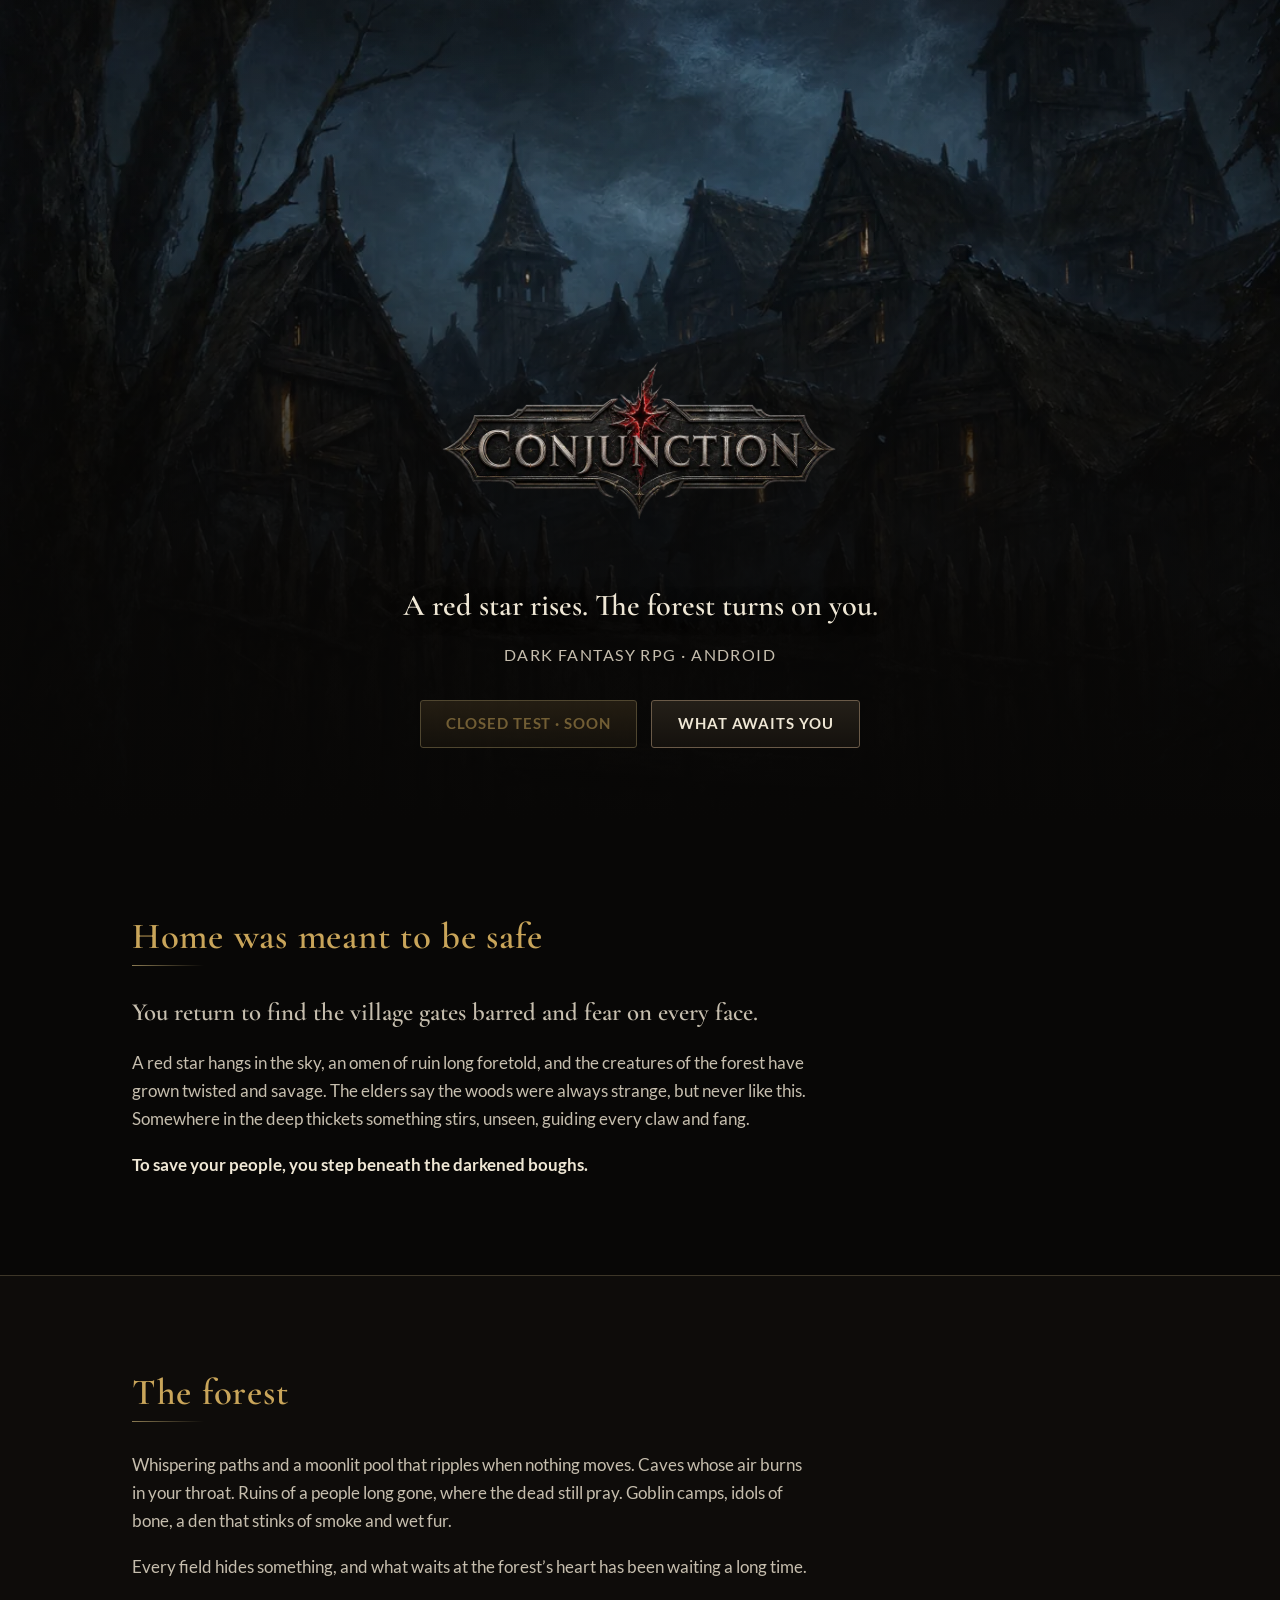
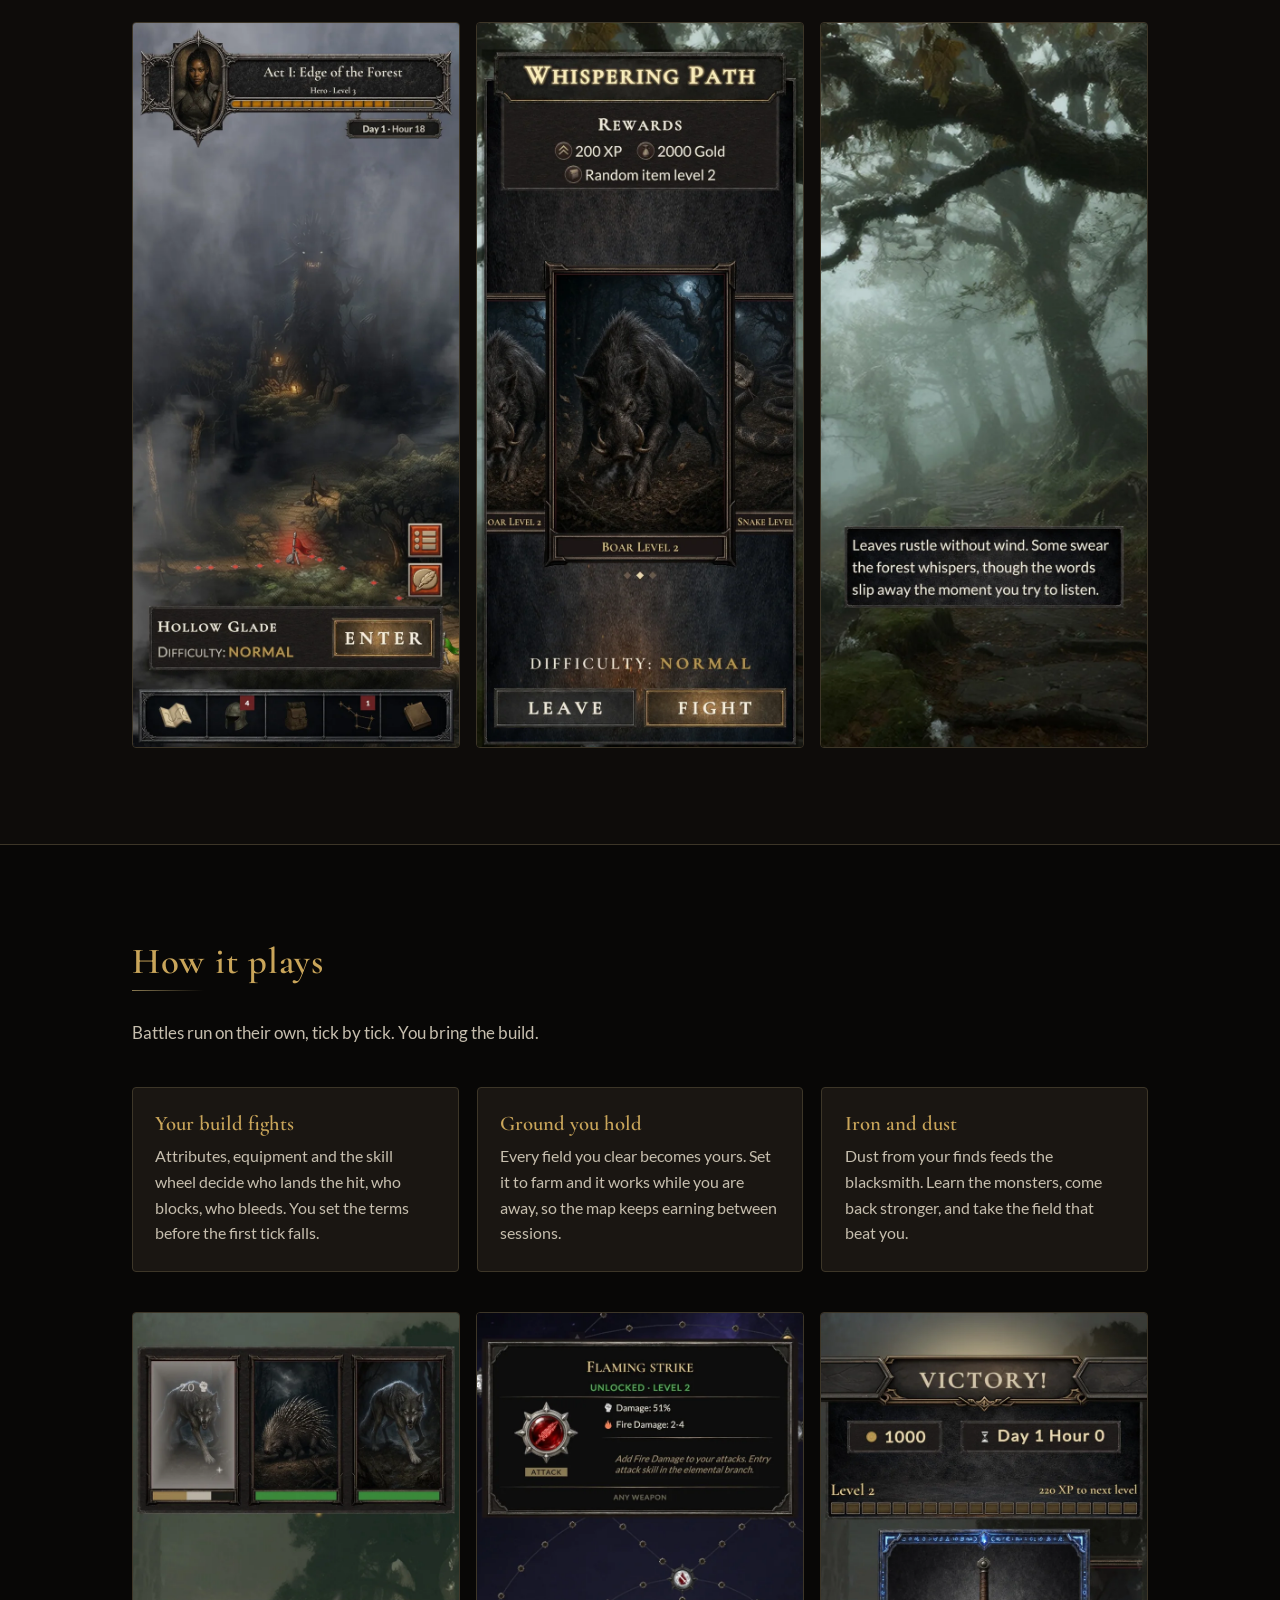
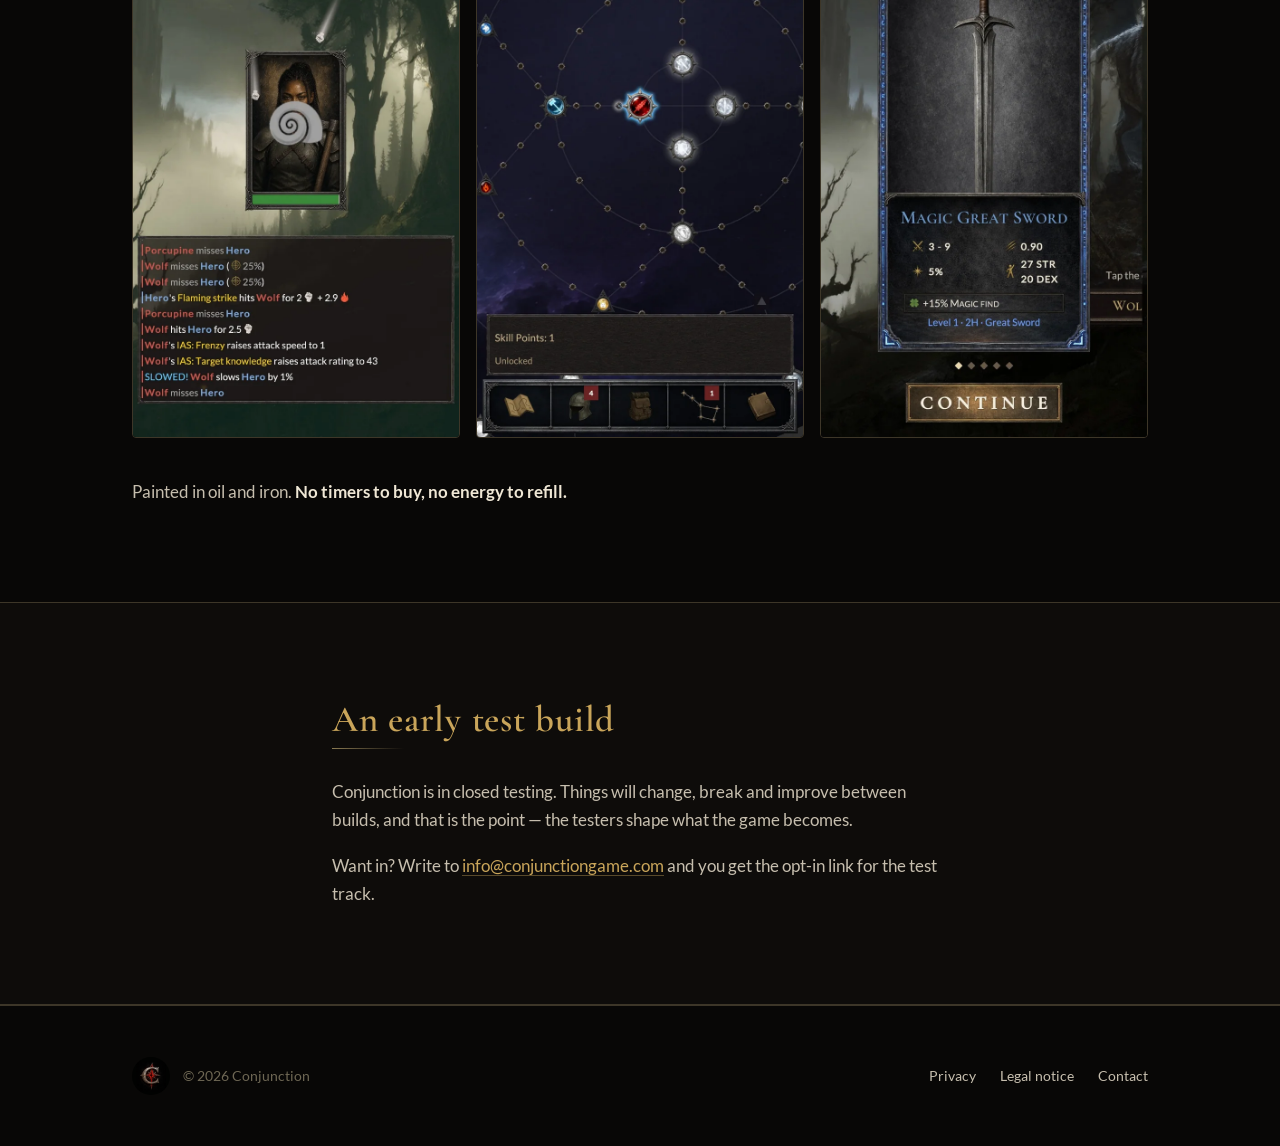
==== index.html @ 23a7d7ef "fix(site): fonts served from the site itself, no request to Google (TASK-1126, legal review M5) Co-A" ====
<!DOCTYPE html>
<html lang="en">
<head>
<meta charset="utf-8">
<meta name="viewport" content="width=device-width, initial-scale=1, viewport-fit=cover">
<title>Conjunction - a dark fantasy RPG</title>
<meta name="description" content="A red star rises. The forest turns on you. A dark fantasy RPG fought tick by tick, where your build decides the battle.">

<link rel="canonical" href="https://conjunctiongame.com/">
<link rel="icon" href="/assets/img/favicon-32.png" sizes="32x32">
<link rel="apple-touch-icon" href="/assets/img/apple-touch-icon.png">

<meta property="og:type" content="website">
<meta property="og:site_name" content="Conjunction">
<meta property="og:title" content="Conjunction - a dark fantasy RPG">
<meta property="og:description" content="A red star rises. The forest turns on you. A dark fantasy RPG fought tick by tick, where your build decides the battle.">
<meta property="og:url" content="https://conjunctiongame.com/">
<meta property="og:image" content="https://conjunctiongame.com/assets/img/og-image.jpg">
<meta property="og:image:width" content="1200">
<meta property="og:image:height" content="630">
<meta name="twitter:card" content="summary_large_image">

<meta name="theme-color" content="#080706">

<link rel="stylesheet" href="/assets/css/site.css">

<!-- Only what is true today. No price until the model is decided, no rating until
     there are ratings - Google penalises structured data that overstates. -->
<script type="application/ld+json">
{
  "@context": "https://schema.org",
  "@type": "VideoGame",
  "name": "Conjunction",
  "url": "https://conjunctiongame.com/",
  "description": "A red star rises over a barred village and the forest turns savage. A dark fantasy role-playing game for Android, fought tick by tick, where attributes, equipment and the skill wheel decide the battle before it starts.",
  "image": "https://conjunctiongame.com/assets/img/og-image.jpg",
  "inLanguage": "en",
  "genre": ["Role-playing game", "Dark fantasy"],
  "gamePlatform": "Android",
  "operatingSystem": "Android",
  "applicationCategory": "GameApplication",
  "author": {
    "@type": "Person",
    "name": "Robin von dem Knesebeck"
  },
  "publisher": {
    "@type": "Person",
    "name": "Robin von dem Knesebeck"
  }
}
</script>
</head>
<body>

<a class="skip" href="#main">Skip to content</a>

<header class="hero">
    <img class="hero__art" src="/assets/img/hero-portrait.webp" alt="" fetchpriority="high" width="1100" height="1955">
    <div class="hero__inner wrap">
        <img class="hero__wordmark" src="/assets/img/wordmark.webp" alt="Conjunction" width="900" height="502">
        <p class="hero__claim">A red star rises. The forest turns on you.</p>
        <p class="hero__sub">Dark fantasy RPG &middot; Android</p>
        <div class="actions">
            <span class="btn btn--primary" aria-disabled="true">Closed test &middot; soon</span>
            <a class="btn" href="#the-forest">What awaits you</a>
        </div>
    </div>
</header>

<main id="main">

<section class="wrap">
    <h2 class="section__title">Home was meant to be safe</h2>
    <div class="rule"></div>
    <div class="prose">
        <p class="lede">You return to find the village gates barred and fear on every face.</p>
        <p>A red star hangs in the sky, an omen of ruin long foretold, and the creatures of the
        forest have grown twisted and savage. The elders say the woods were always strange, but
        never like this. Somewhere in the deep thickets something stirs, unseen, guiding every
        claw and fang.</p>
        <p><strong>To save your people, you step beneath the darkened boughs.</strong></p>
    </div>
</section>

<section class="band" id="the-forest">
    <div class="wrap">
        <h2 class="section__title">The forest</h2>
        <div class="rule"></div>
        <div class="prose">
            <p>Whispering paths and a moonlit pool that ripples when nothing moves. Caves whose air
            burns in your throat. Ruins of a people long gone, where the dead still pray. Goblin
            camps, idols of bone, a den that stinks of smoke and wet fur.</p>
            <p>Every field hides something, and what waits at the forest&rsquo;s heart has been
            waiting a long time.</p>
        </div>
        <div class="shots">
            <img src="/assets/img/shot-map.webp" alt="The world map at the edge of the forest, its fields waiting to be claimed" width="720" height="1600" loading="lazy">
            <img src="/assets/img/shot-prep.webp" alt="A boar barring the Whispering Path, and the rewards for taking it" width="720" height="1600" loading="lazy">
            <img src="/assets/img/shot-whispers.webp" alt="Deep forest, where leaves rustle without wind" width="720" height="1600" loading="lazy">
        </div>
    </div>
</section>

<section class="wrap">
    <h2 class="section__title">How it plays</h2>
    <div class="rule"></div>
    <div class="prose">
        <p>Battles run on their own, tick by tick. You bring the build.</p>
    </div>
    <div class="cards">
        <div class="card">
            <h3>Your build fights</h3>
            <p>Attributes, equipment and the skill wheel decide who lands the hit, who blocks, who
            bleeds. You set the terms before the first tick falls.</p>
        </div>
        <div class="card">
            <h3>Ground you hold</h3>
            <p>Every field you clear becomes yours. Set it to farm and it works while you are away,
            so the map keeps earning between sessions.</p>
        </div>
        <div class="card">
            <h3>Iron and dust</h3>
            <p>Dust from your finds feeds the blacksmith. Learn the monsters, come back stronger,
            and take the field that beat you.</p>
        </div>
    </div>
    <div class="shots">
        <img src="/assets/img/shot-combat.webp" alt="A fight in progress: the enemy line above, the combat log reading out every tick" width="720" height="1600" loading="lazy">
        <img src="/assets/img/shot-wheel.webp" alt="The skill wheel, with Flaming Strike unlocked" width="720" height="1600" loading="lazy">
        <img src="/assets/img/shot-victory.webp" alt="Victory, and a magic great sword revealed" width="720" height="1600" loading="lazy">
    </div>

    <div class="prose" style="margin-top:2.5rem">
        <p>Painted in oil and iron. <strong>No timers to buy, no energy to refill.</strong></p>
    </div>
</section>

<section class="band">
    <div class="wrap prose">
        <h2 class="section__title">An early test build</h2>
        <div class="rule"></div>
        <p>Conjunction is in closed testing. Things will change, break and improve between builds,
        and that is the point &mdash; the testers shape what the game becomes.</p>
        <p>Want in? Write to <a href="mailto:info@conjunctiongame.com">info@conjunctiongame.com</a>
        and you get the opt-in link for the test track.</p>
    </div>
</section>

</main>

<footer>
    <div class="wrap footer__grid">
        <div class="footer__mark">
            <img src="/assets/img/icon-192.png" alt="" width="38" height="38">
            <span>&copy; 2026 Conjunction</span>
        </div>
        <nav class="footer__nav">
            <a href="/privacy.html">Privacy</a>
            <a href="/legal-notice.html">Legal notice</a>
            <a href="mailto:info@conjunctiongame.com">Contact</a>
        </nav>
    </div>
</footer>

</body>
</html>
---- assets/css/site.css ----
/* Fonts are served from this site (SIL Open Font License, texts in /assets/fonts/OFL-*.txt),
   so no visitor request reaches Google. Cormorant Garamond ships as one variable file per subset
   covering both weights. */

@font-face {
    font-family: "Cormorant Garamond";
    font-style: normal;
    font-weight: 600 700;
    font-display: swap;
    src: url(/assets/fonts/cormorant-garamond-latin-ext.woff2) format("woff2");
    unicode-range: U+0100-02BA, U+02BD-02C5, U+02C7-02CC, U+02CE-02D7, U+02DD-02FF, U+0304, U+0308, U+0329, U+1D00-1DBF, U+1E00-1E9F, U+1EF2-1EFF, U+2020, U+20A0-20AB, U+20AD-20C4, U+2113, U+2C60-2C7F, U+A720-A7FF;
}
@font-face {
    font-family: "Cormorant Garamond";
    font-style: normal;
    font-weight: 600 700;
    font-display: swap;
    src: url(/assets/fonts/cormorant-garamond-latin.woff2) format("woff2");
    unicode-range: U+0000-00FF, U+0131, U+0152-0153, U+02BB-02BC, U+02C6, U+02DA, U+02DC, U+0304, U+0308, U+0329, U+2000-206F, U+20AC, U+2122, U+2191, U+2193, U+2212, U+2215, U+FEFF, U+FFFD;
}
@font-face {
    font-family: "Lato";
    font-style: normal;
    font-weight: 400;
    font-display: swap;
    src: url(/assets/fonts/lato-400-latin-ext.woff2) format("woff2");
    unicode-range: U+0100-02BA, U+02BD-02C5, U+02C7-02CC, U+02CE-02D7, U+02DD-02FF, U+0304, U+0308, U+0329, U+1D00-1DBF, U+1E00-1E9F, U+1EF2-1EFF, U+2020, U+20A0-20AB, U+20AD-20C4, U+2113, U+2C60-2C7F, U+A720-A7FF;
}
@font-face {
    font-family: "Lato";
    font-style: normal;
    font-weight: 400;
    font-display: swap;
    src: url(/assets/fonts/lato-400-latin.woff2) format("woff2");
    unicode-range: U+0000-00FF, U+0131, U+0152-0153, U+02BB-02BC, U+02C6, U+02DA, U+02DC, U+0304, U+0308, U+0329, U+2000-206F, U+20AC, U+2122, U+2191, U+2193, U+2212, U+2215, U+FEFF, U+FFFD;
}
@font-face {
    font-family: "Lato";
    font-style: normal;
    font-weight: 700;
    font-display: swap;
    src: url(/assets/fonts/lato-700-latin-ext.woff2) format("woff2");
    unicode-range: U+0100-02BA, U+02BD-02C5, U+02C7-02CC, U+02CE-02D7, U+02DD-02FF, U+0304, U+0308, U+0329, U+1D00-1DBF, U+1E00-1E9F, U+1EF2-1EFF, U+2020, U+20A0-20AB, U+20AD-20C4, U+2113, U+2C60-2C7F, U+A720-A7FF;
}
@font-face {
    font-family: "Lato";
    font-style: normal;
    font-weight: 700;
    font-display: swap;
    src: url(/assets/fonts/lato-700-latin.woff2) format("woff2");
    unicode-range: U+0000-00FF, U+0131, U+0152-0153, U+02BB-02BC, U+02C6, U+02DA, U+02DC, U+0304, U+0308, U+0329, U+2000-206F, U+20AC, U+2122, U+2191, U+2193, U+2212, U+2215, U+FEFF, U+FFFD;
}

/* Conjunction - the palette is not invented here. Every colour below is lifted from
   Assets/Scripts/Data/DarkFantasyColors.cs so that the site, the store listing and the
   game read as one thing. Change a value there, change it here. */

:root {
    --void: #080706;
    --bg-deep: #0e0c0a;
    --card: #1a1612;
    --slot: #1e1a16;

    --border-dim: #3d3628;
    --border-mid: #524838;
    --border-bright: #6a5a48;

    --gold: #c9a55a;
    --gold-dim: #8a7a52;

    --ink: #efe7d5;
    --ink-mid: #c6beae;
    --ink-dim: #6e6754;

    --serif: "Cormorant Garamond", Georgia, "Times New Roman", serif;
    --sans: "Lato", -apple-system, BlinkMacSystemFont, "Segoe UI", sans-serif;

    --gutter: clamp(20px, 5vw, 32px);
    --measure: 68ch;

    color-scheme: dark;
}

*, *::before, *::after { box-sizing: border-box; }

html { -webkit-text-size-adjust: 100%; scroll-behavior: smooth; }

@media (prefers-reduced-motion: reduce) {
    html { scroll-behavior: auto; }
    *, *::before, *::after { animation-duration: 0.01ms !important; transition-duration: 0.01ms !important; }
}

body {
    margin: 0;
    background: var(--void);
    color: var(--ink);
    font: 400 17px/1.65 var(--sans);
    padding-left: env(safe-area-inset-left);
    padding-right: env(safe-area-inset-right);
}

img { max-width: 100%; height: auto; display: block; }

a { color: var(--gold); text-decoration-color: rgba(201, 165, 90, 0.4); text-underline-offset: 3px; }
a:hover { color: var(--ink); text-decoration-color: currentColor; }

:focus-visible { outline: 2px solid var(--gold); outline-offset: 3px; }

h1, h2, h3 { font-family: var(--serif); font-weight: 600; line-height: 1.15; margin: 0; }

.wrap { width: 100%; max-width: 1080px; margin-inline: auto; padding-inline: var(--gutter); }

.skip {
    position: absolute;
    left: -9999px;
    top: 0;
    background: var(--card);
    color: var(--gold);
    padding: 0.9rem 1.2rem;
    z-index: 10;
}
.skip:focus { left: 0; }

/* -- Hero ---------------------------------------------------------------- */

.hero {
    position: relative;
    min-height: min(92svh, 820px);
    display: grid;
    place-items: end center;
    padding-block: 18vh 8vh;
    overflow: hidden;
    isolation: isolate;
}

.hero__art {
    position: absolute;
    inset: 0;
    width: 100%;
    height: 100%;
    object-fit: cover;
    object-position: 50% 32%;
    z-index: -2;
}

/* The gate art is busy exactly where the words sit. The veil is what keeps the claim
   legible without washing the painting out. */
.hero::after {
    content: "";
    position: absolute;
    inset: 0;
    z-index: -1;
    background:
        radial-gradient(120% 70% at 50% 8%, rgba(8, 7, 6, 0) 0%, rgba(8, 7, 6, 0.55) 70%),
        linear-gradient(to bottom, rgba(8, 7, 6, 0.35) 0%, rgba(8, 7, 6, 0.1) 32%, rgba(8, 7, 6, 0.88) 78%, var(--void) 100%);
}

.hero__inner { text-align: center; max-width: 40rem; }

.hero__wordmark { width: min(420px, 78vw); margin-inline: auto; }

.hero__claim {
    font-family: var(--serif);
    font-size: clamp(1.35rem, 4.2vw, 1.9rem);
    line-height: 1.3;
    color: var(--ink);
    margin: 1.4rem 0 0;
    text-wrap: balance;
    text-shadow: 0 2px 18px rgba(8, 7, 6, 0.9);
}

.hero__sub {
    color: var(--ink-mid);
    font-size: 1rem;
    letter-spacing: 0.09em;
    text-transform: uppercase;
    margin: 1rem 0 0;
}

/* -- Buttons ------------------------------------------------------------- */

.actions { display: flex; flex-wrap: wrap; gap: 14px; justify-content: center; margin-top: 2rem; }

.btn {
    display: inline-flex;
    align-items: center;
    justify-content: center;
    min-height: 48px;               /* mobile first: never below a 44pt target */
    padding: 0 1.6rem;
    border: 1px solid var(--border-bright);
    border-radius: 3px;
    background: linear-gradient(to bottom, #241f18, #14110d);
    color: var(--ink);
    font: 700 0.95rem/1 var(--sans);
    letter-spacing: 0.06em;
    text-transform: uppercase;
    text-decoration: none;
    transition: border-color 0.18s ease, color 0.18s ease, transform 0.18s ease;
}

.btn:hover { border-color: var(--gold); color: var(--gold); transform: translateY(-1px); }

.btn--primary { border-color: var(--gold-dim); background: linear-gradient(to bottom, #3a2f1c, #1d180f); color: var(--gold); }
.btn--primary:hover { border-color: var(--gold); color: var(--ink); }

.btn[aria-disabled="true"] { opacity: 0.55; pointer-events: none; }

/* -- Sections ------------------------------------------------------------ */

section { padding-block: clamp(3.5rem, 9vw, 6rem); }

.section__title {
    font-size: clamp(1.6rem, 4.5vw, 2.3rem);
    color: var(--gold);
    letter-spacing: 0.02em;
    margin-bottom: 0.4rem;
}

.rule { width: 72px; height: 1px; background: linear-gradient(to right, var(--gold-dim), transparent); margin-bottom: 1.8rem; }

.prose { max-width: var(--measure); }
.prose p { margin: 0 0 1.15rem; color: var(--ink-mid); }
.prose p:last-child { margin-bottom: 0; }
.prose strong { color: var(--ink); font-weight: 700; }

.lede { font-family: var(--serif); font-size: clamp(1.2rem, 3.4vw, 1.55rem); line-height: 1.45; color: var(--ink); }

/* -- Feature cards ------------------------------------------------------- */

.cards { display: grid; gap: 18px; grid-template-columns: repeat(auto-fit, minmax(260px, 1fr)); margin-top: 2.5rem; }

.card {
    background: var(--card);
    border: 1px solid var(--border-dim);
    border-radius: 4px;
    padding: 1.5rem 1.4rem;
}

.card h3 { font-size: 1.3rem; color: var(--gold); margin-bottom: 0.5rem; }
.card p { margin: 0; color: var(--ink-mid); font-size: 0.97rem; }

/* -- Shots --------------------------------------------------------------- */

.shots { display: grid; gap: 16px; grid-template-columns: repeat(auto-fit, minmax(220px, 1fr)); margin-top: 2.5rem; }
.shots img { border: 1px solid var(--border-dim); border-radius: 4px; width: 100%; }

.band { background: var(--bg-deep); border-block: 1px solid var(--border-dim); }

/* -- Footer -------------------------------------------------------------- */

footer {
    background: var(--void);
    border-top: 1px solid var(--border-dim);
    padding-block: 3rem;
    padding-bottom: calc(3rem + env(safe-area-inset-bottom));
    color: var(--ink-dim);
    font-size: 0.9rem;
}

.footer__grid { display: flex; flex-wrap: wrap; gap: 1.5rem 2.5rem; align-items: center; justify-content: space-between; }

.footer__nav { display: flex; flex-wrap: wrap; gap: 1.5rem; }
.footer__nav a { color: var(--ink-mid); text-decoration: none; min-height: 44px; display: inline-flex; align-items: center; }
.footer__nav a:hover { color: var(--gold); }

.footer__mark { display: flex; align-items: center; gap: 0.8rem; }
.footer__mark img { width: 38px; border-radius: 50%; }

/* -- Legal pages --------------------------------------------------------- */

.legal { padding-block: clamp(2.5rem, 7vw, 4.5rem); }
.legal h1 { font-size: clamp(1.9rem, 5.5vw, 2.6rem); color: var(--gold); }
.legal h2 { font-size: 1.35rem; color: var(--ink); margin: 2.4rem 0 0.7rem; }
.legal h2:first-of-type { margin-top: 1.8rem; }
.legal ul { color: var(--ink-mid); padding-left: 1.2rem; margin: 0 0 1.15rem; }
.legal li { margin-bottom: 0.45rem; }
.legal dl { margin: 0 0 1.3rem; color: var(--ink-mid); }
.legal dt { color: var(--ink); font-weight: 700; margin-top: 0.9rem; }
.legal dd { margin: 0.2rem 0 0; }

.stamp { color: var(--ink-dim); font-size: 0.88rem; letter-spacing: 0.05em; text-transform: uppercase; margin-top: 0.6rem; }

.backlink { display: inline-flex; align-items: center; min-height: 44px; color: var(--ink-mid); text-decoration: none; font-size: 0.92rem; }
.backlink:hover { color: var(--gold); }

.note {
    background: var(--slot);
    border: 1px solid var(--border-dim);
    border-left: 3px solid var(--gold-dim);
    border-radius: 3px;
    padding: 1.1rem 1.3rem;
    color: var(--ink-mid);
    font-size: 0.95rem;
    margin: 1.6rem 0;
}
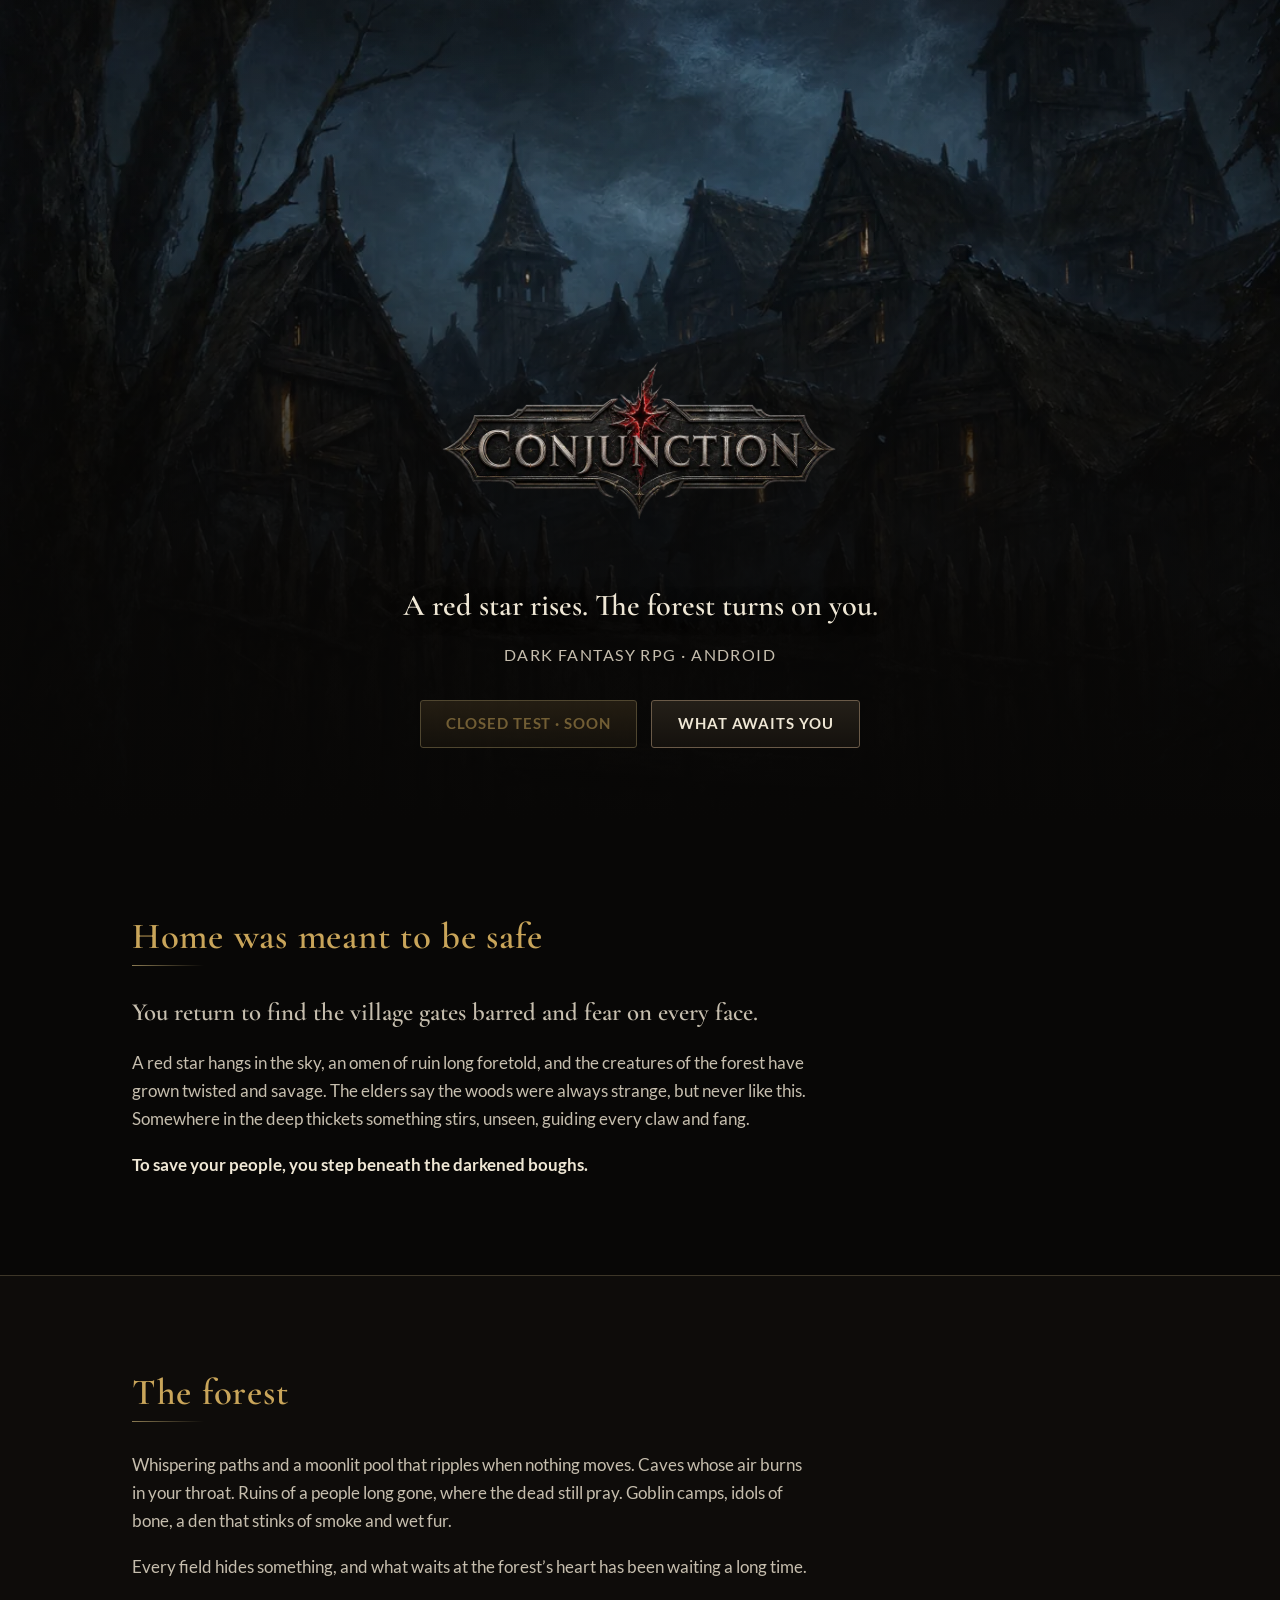
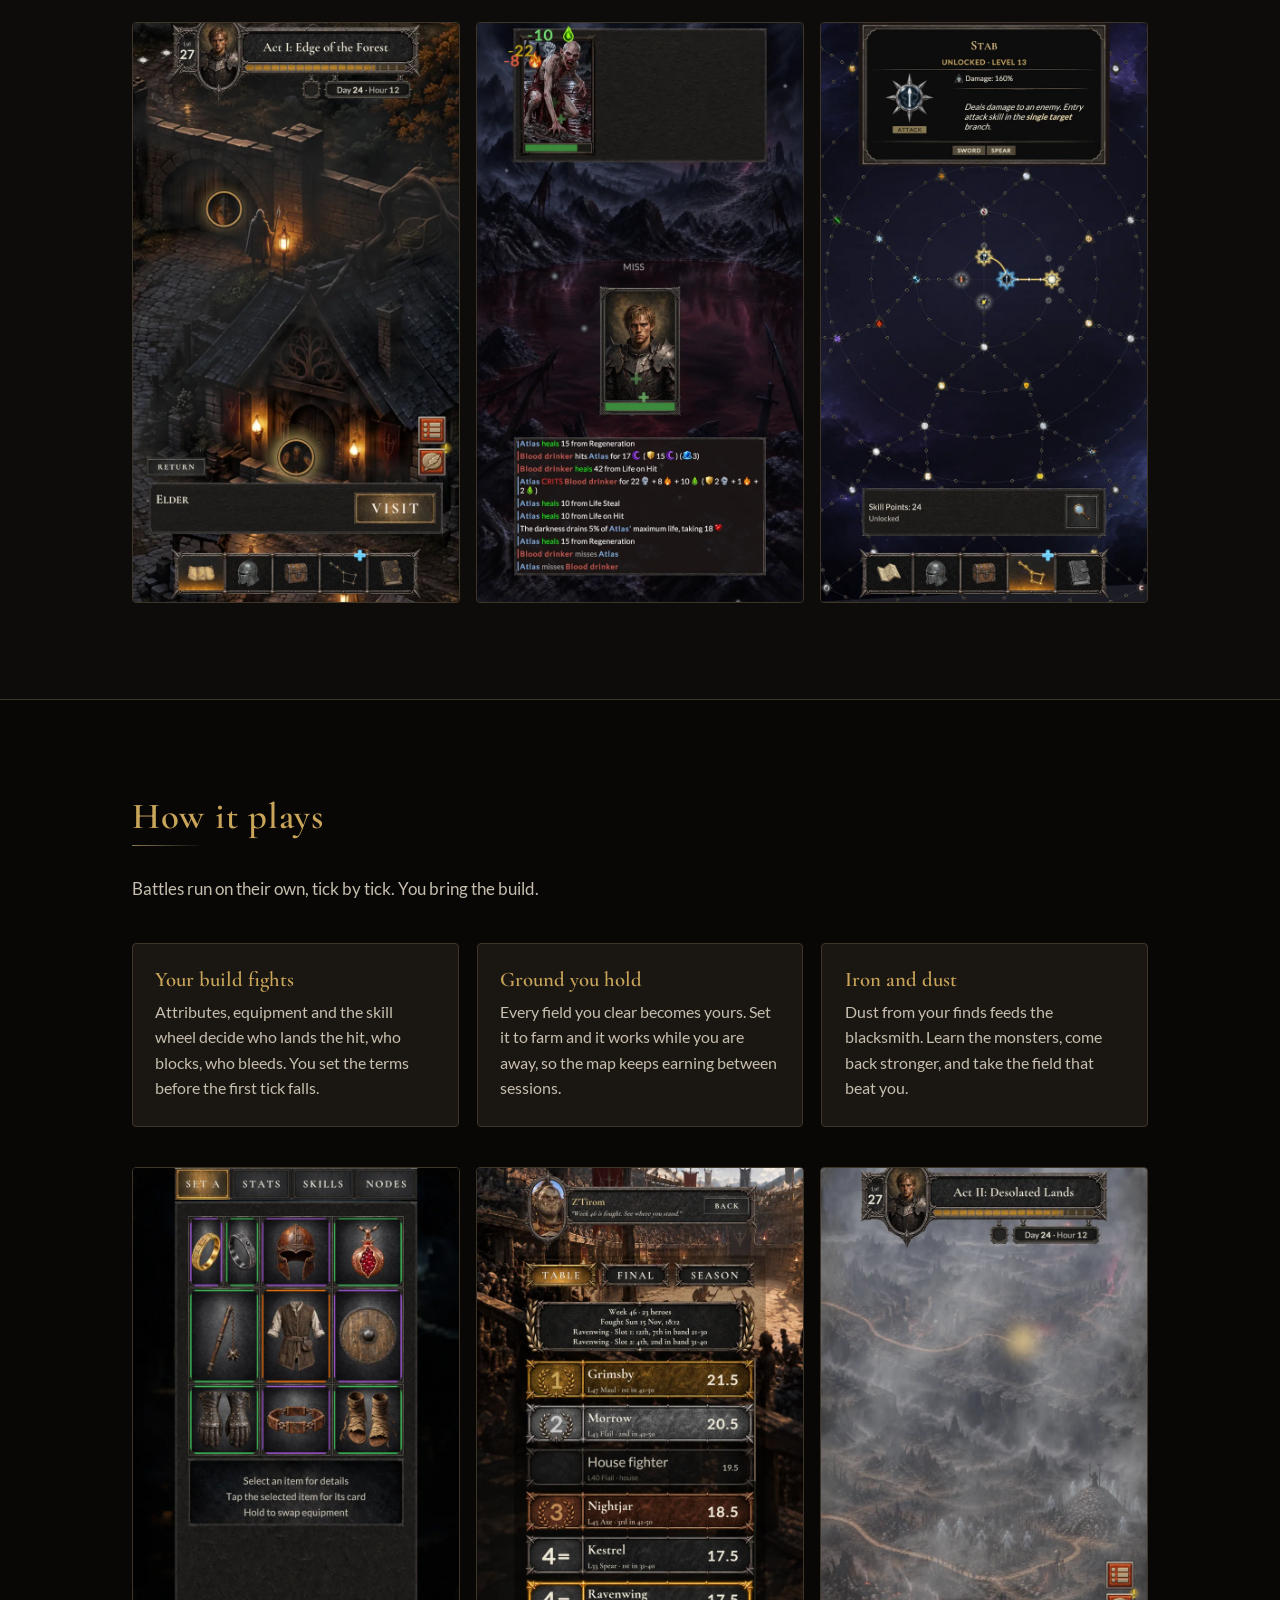
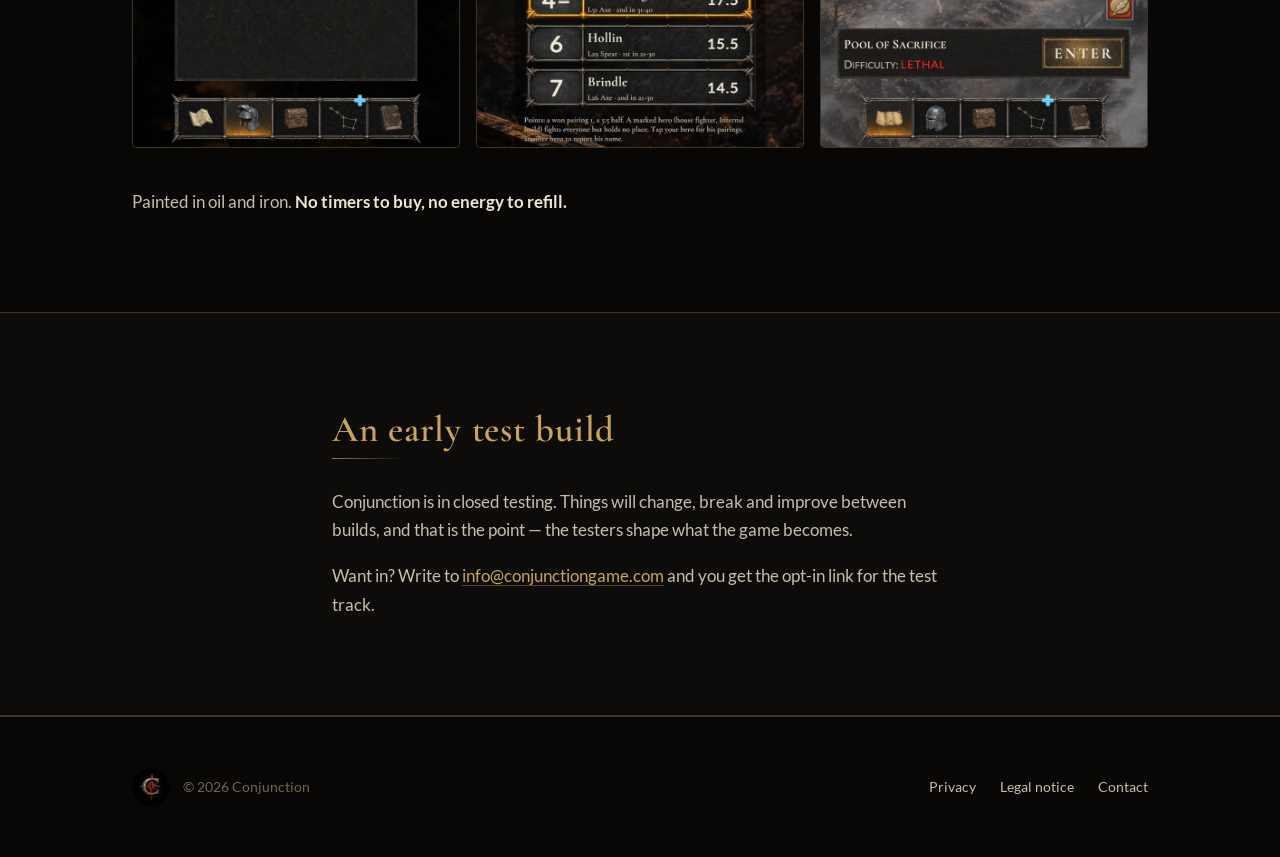
==== commit e71602c7: "feat(site): the galleries show the store set of build 60306, the old screenshots are gone (TASK-1517" ====
--- a/index.html
+++ b/index.html
@@ -93,10 +93,10 @@
             <p>Every field hides something, and what waits at the forest&rsquo;s heart has been
             waiting a long time.</p>
         </div>
-        <div class="shots">
-            <img src="/assets/img/shot-map.webp" alt="The world map at the edge of the forest, its fields waiting to be claimed" width="720" height="1600" loading="lazy">
-            <img src="/assets/img/shot-prep.webp" alt="A boar barring the Whispering Path, and the rewards for taking it" width="720" height="1600" loading="lazy">
-            <img src="/assets/img/shot-whispers.webp" alt="Deep forest, where leaves rustle without wind" width="720" height="1600" loading="lazy">
+        <div class="shots" data-store-shots="1-3">
+            <img src="/assets/img/shots/store-01-world-map.webp" alt="The world map of Act I: the town and the fields around it, cleared one by one" width="720" height="1280" loading="lazy">
+            <img src="/assets/img/shots/store-02-fight.webp" alt="A fight in progress, every blow read out in the combat log" width="720" height="1280" loading="lazy">
+            <img src="/assets/img/shots/store-03-skill-wheel.webp" alt="The skill wheel, its skills and nodes learned along the way" width="720" height="1280" loading="lazy">
         </div>
     </div>
 </section>
@@ -124,10 +124,10 @@
             and take the field that beat you.</p>
         </div>
     </div>
-    <div class="shots">
-        <img src="/assets/img/shot-combat.webp" alt="A fight in progress: the enemy line above, the combat log reading out every tick" width="720" height="1600" loading="lazy">
-        <img src="/assets/img/shot-wheel.webp" alt="The skill wheel, with Flaming Strike unlocked" width="720" height="1600" loading="lazy">
-        <img src="/assets/img/shot-victory.webp" alt="Victory, and a magic great sword revealed" width="720" height="1600" loading="lazy">
+    <div class="shots" data-store-shots="4-6">
+        <img src="/assets/img/shots/store-04-equipment.webp" alt="The character sheet: the hero's equipment, slot by slot" width="720" height="1280" loading="lazy">
+        <img src="/assets/img/shots/store-05-arena.webp" alt="Z'Tirom's arena: the week's table of the heroes the players handed in" width="720" height="1280" loading="lazy">
+        <img src="/assets/img/shots/store-06-act-ii-map.webp" alt="Act II: the Desolated Lands beyond the gate, the Pool of Sacrifice waiting" width="720" height="1280" loading="lazy">
     </div>
 
     <div class="prose" style="margin-top:2.5rem">
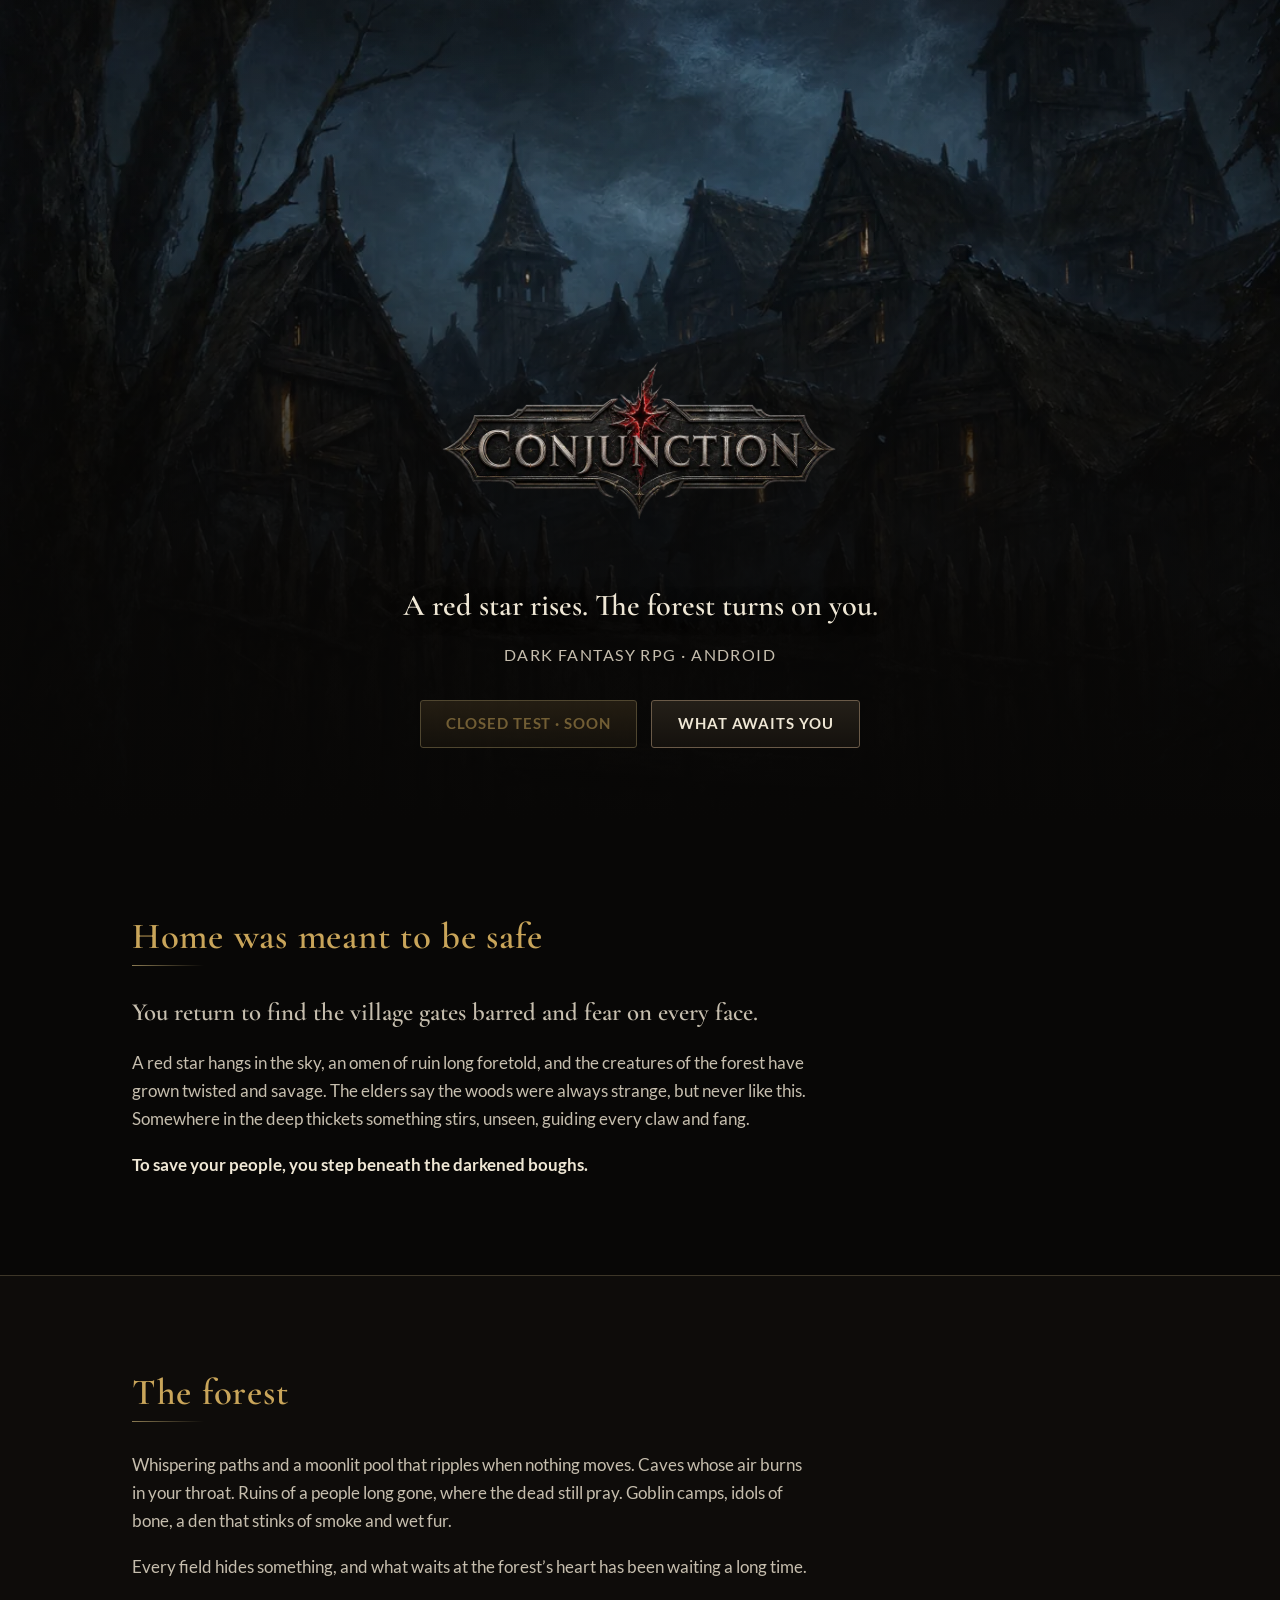
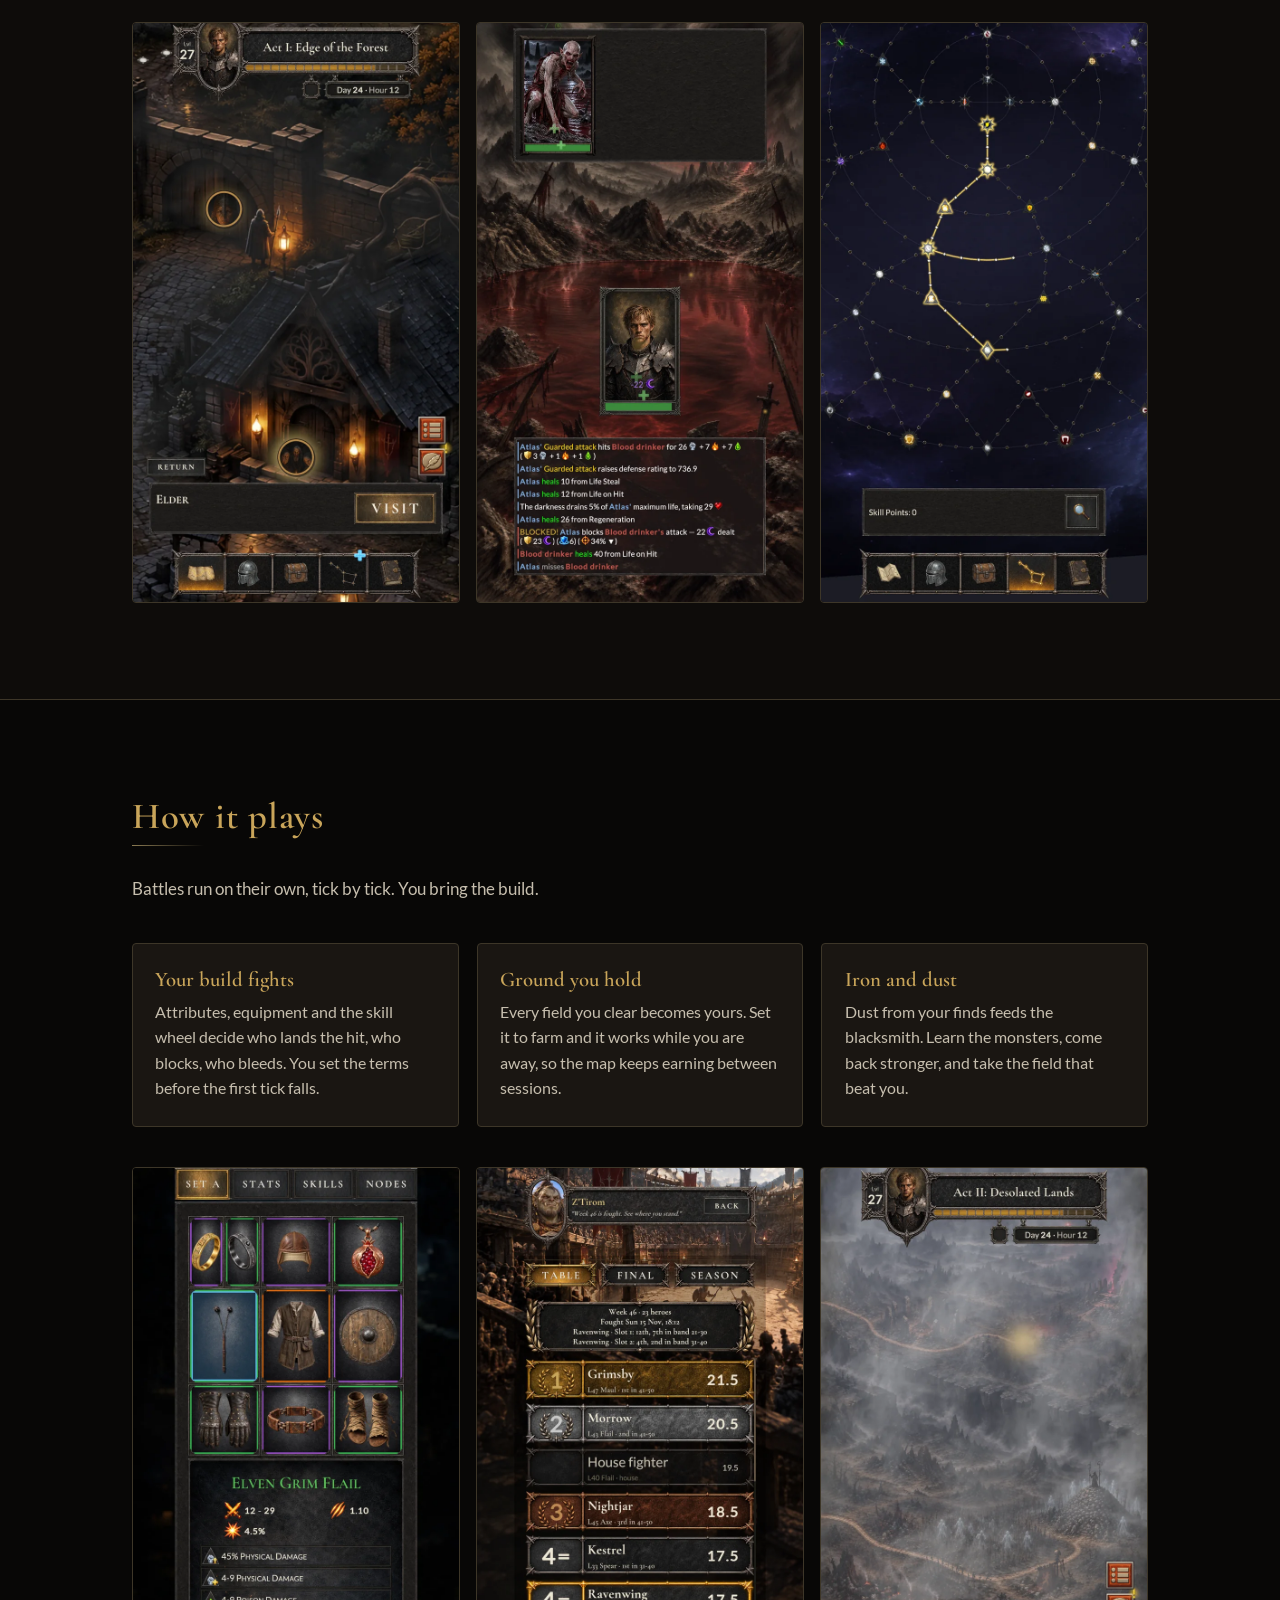
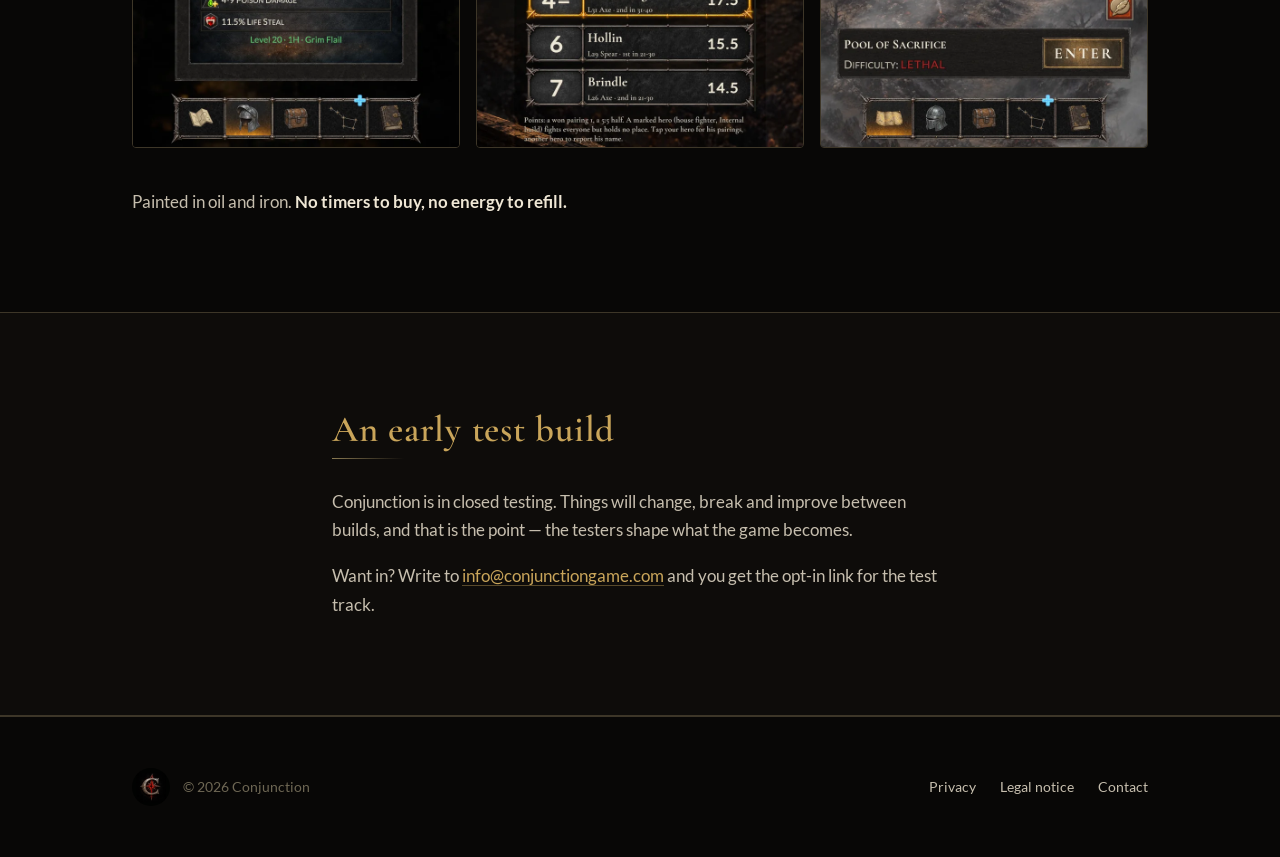
==== commit 6870ca7b: "feat(site): the store set of 60306 retaken - skill wheel of a level 27 hero, weapon selected on the " ====
--- a/index.html
+++ b/index.html
@@ -96,7 +96,7 @@
         <div class="shots" data-store-shots="1-3">
             <img src="/assets/img/shots/store-01-world-map.webp" alt="The world map of Act I: the town and the fields around it, cleared one by one" width="720" height="1280" loading="lazy">
             <img src="/assets/img/shots/store-02-fight.webp" alt="A fight in progress, every blow read out in the combat log" width="720" height="1280" loading="lazy">
-            <img src="/assets/img/shots/store-03-skill-wheel.webp" alt="The skill wheel, its skills and nodes learned along the way" width="720" height="1280" loading="lazy">
+            <img src="/assets/img/shots/store-03-skill-wheel.webp" alt="The skill wheel of a level 27 hero: six skills and the nodes learned on the way to them" width="720" height="1280" loading="lazy">
         </div>
     </div>
 </section>
@@ -125,7 +125,7 @@
         </div>
     </div>
     <div class="shots" data-store-shots="4-6">
-        <img src="/assets/img/shots/store-04-equipment.webp" alt="The character sheet: the hero's equipment, slot by slot" width="720" height="1280" loading="lazy">
+        <img src="/assets/img/shots/store-04-equipment.webp" alt="The character sheet: the hero's equipment, the selected weapon's values beside it" width="720" height="1280" loading="lazy">
         <img src="/assets/img/shots/store-05-arena.webp" alt="Z'Tirom's arena: the week's table of the heroes the players handed in" width="720" height="1280" loading="lazy">
         <img src="/assets/img/shots/store-06-act-ii-map.webp" alt="Act II: the Desolated Lands beyond the gate, the Pool of Sacrifice waiting" width="720" height="1280" loading="lazy">
     </div>
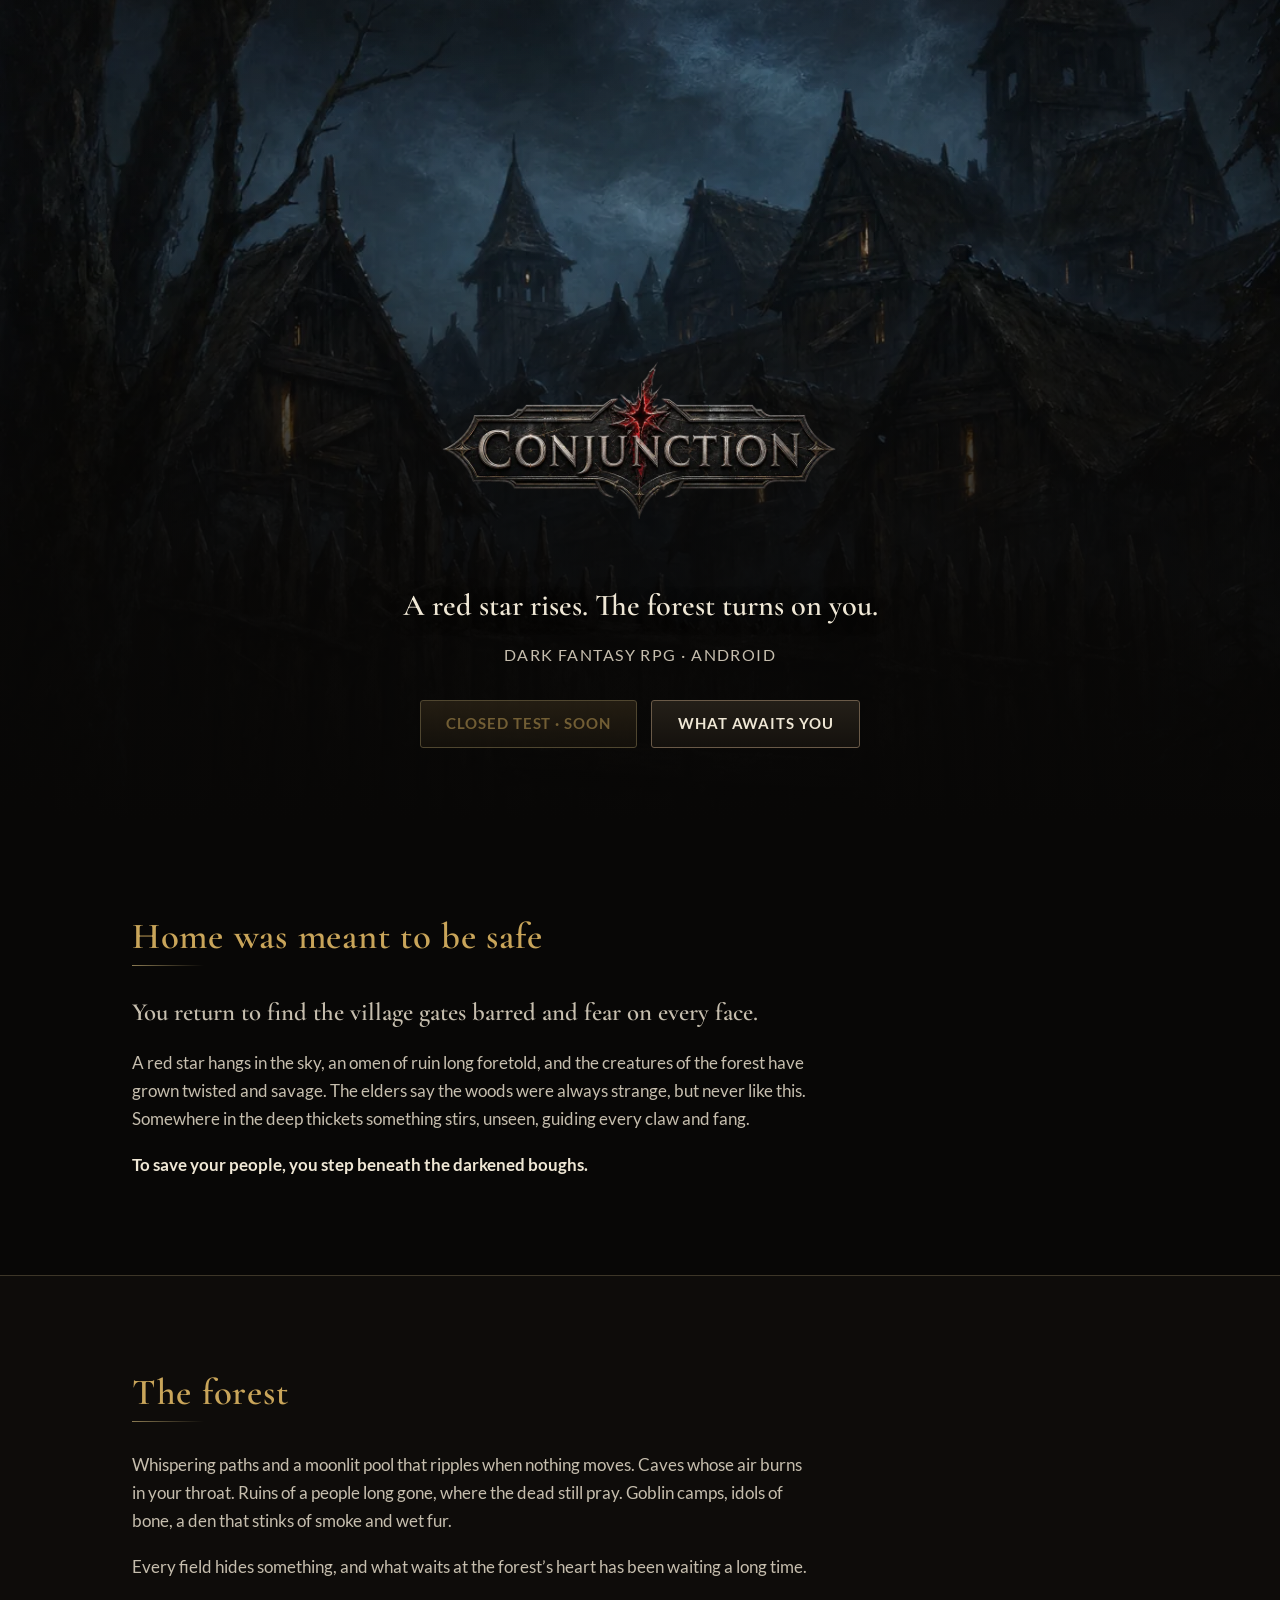
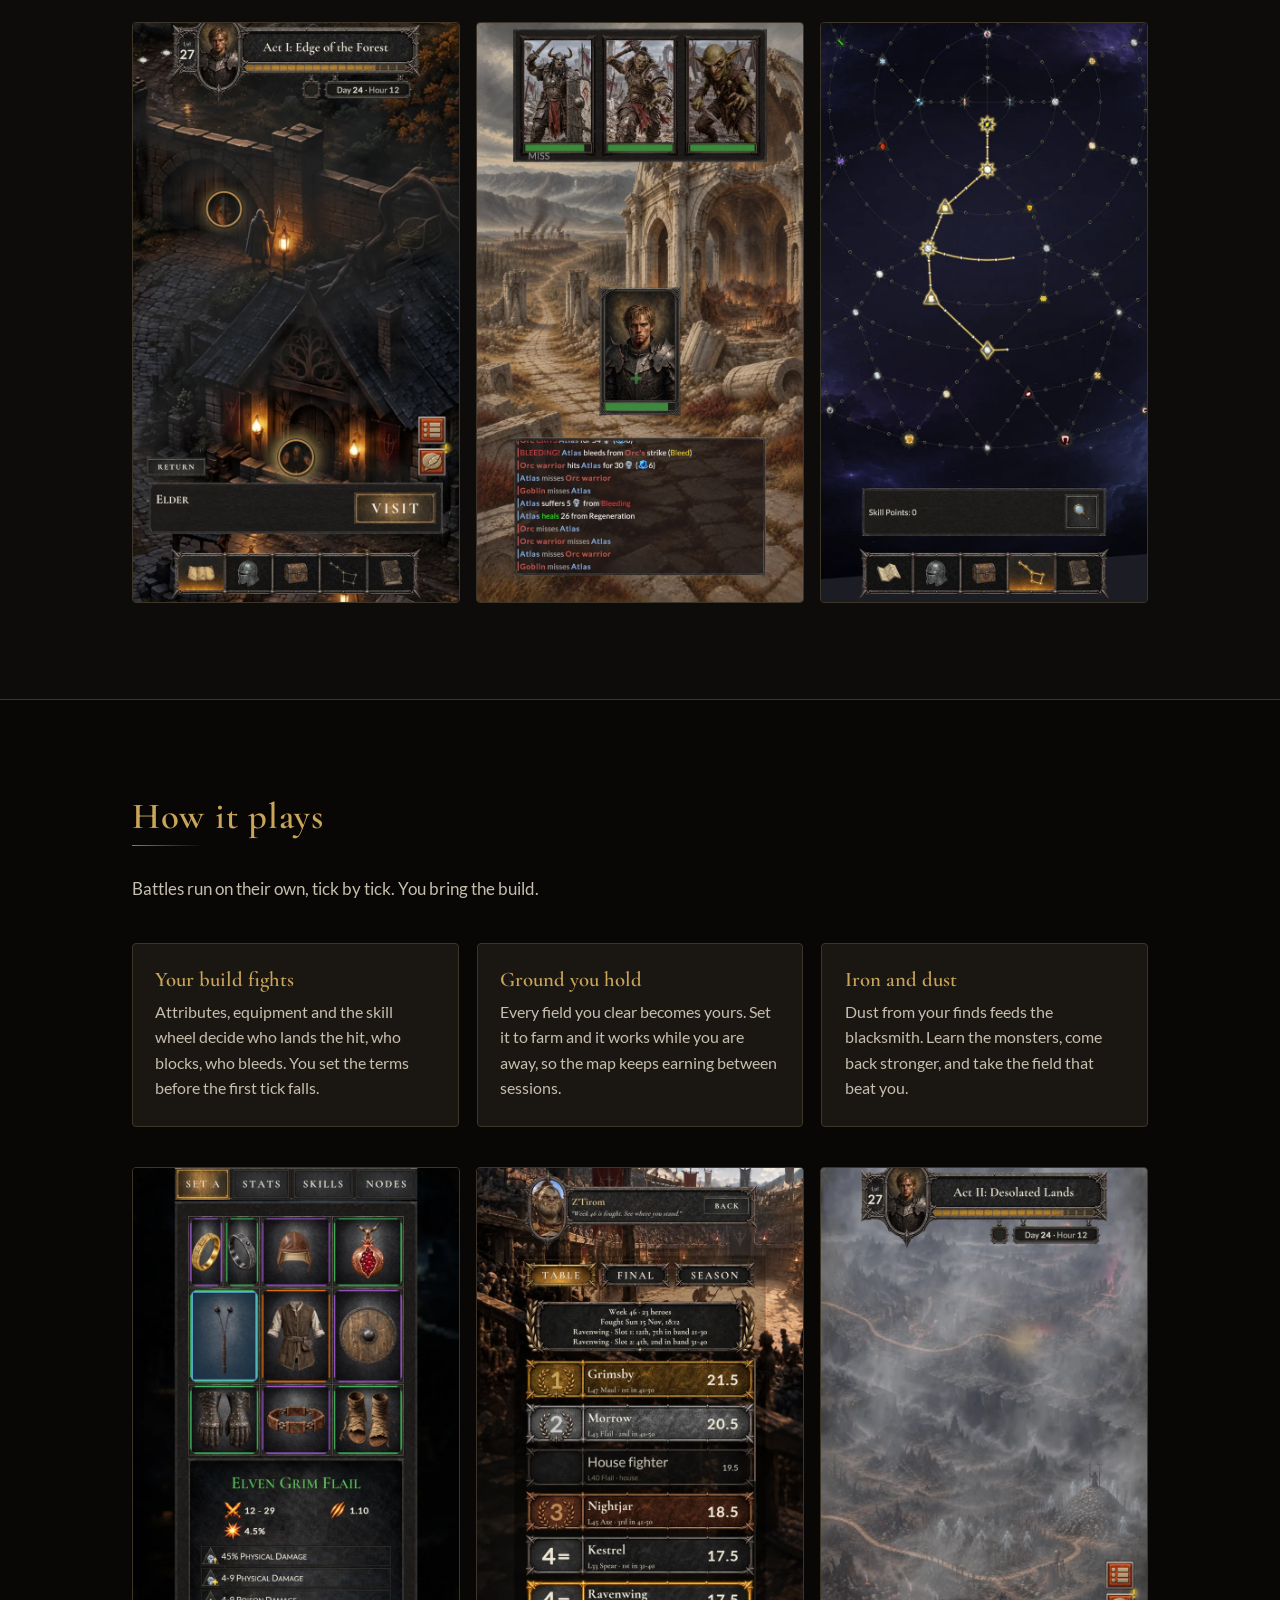
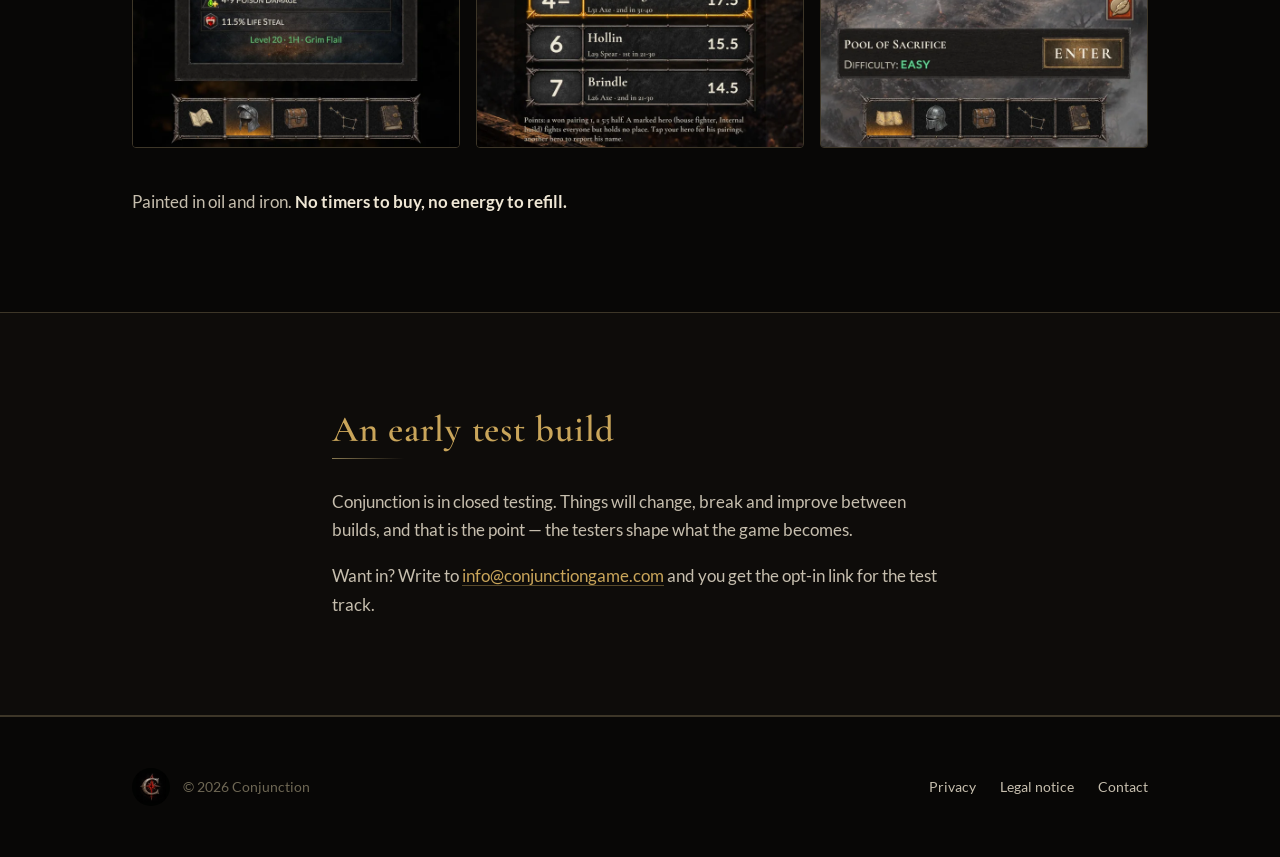
==== commit 64b6e1c1: "feat(site): the store set of 60306 retaken - a real fight against three monsters at the Crushed Basi" ====
--- a/index.html
+++ b/index.html
@@ -95,7 +95,7 @@
         </div>
         <div class="shots" data-store-shots="1-3">
             <img src="/assets/img/shots/store-01-world-map.webp" alt="The world map of Act I: the town and the fields around it, cleared one by one" width="720" height="1280" loading="lazy">
-            <img src="/assets/img/shots/store-02-fight.webp" alt="A fight in progress, every blow read out in the combat log" width="720" height="1280" loading="lazy">
+            <img src="/assets/img/shots/store-02-fight.webp" alt="A fight against three monsters at the Crushed Basilica, every blow read out in the combat log" width="720" height="1280" loading="lazy">
             <img src="/assets/img/shots/store-03-skill-wheel.webp" alt="The skill wheel of a level 27 hero: six skills and the nodes learned on the way to them" width="720" height="1280" loading="lazy">
         </div>
     </div>
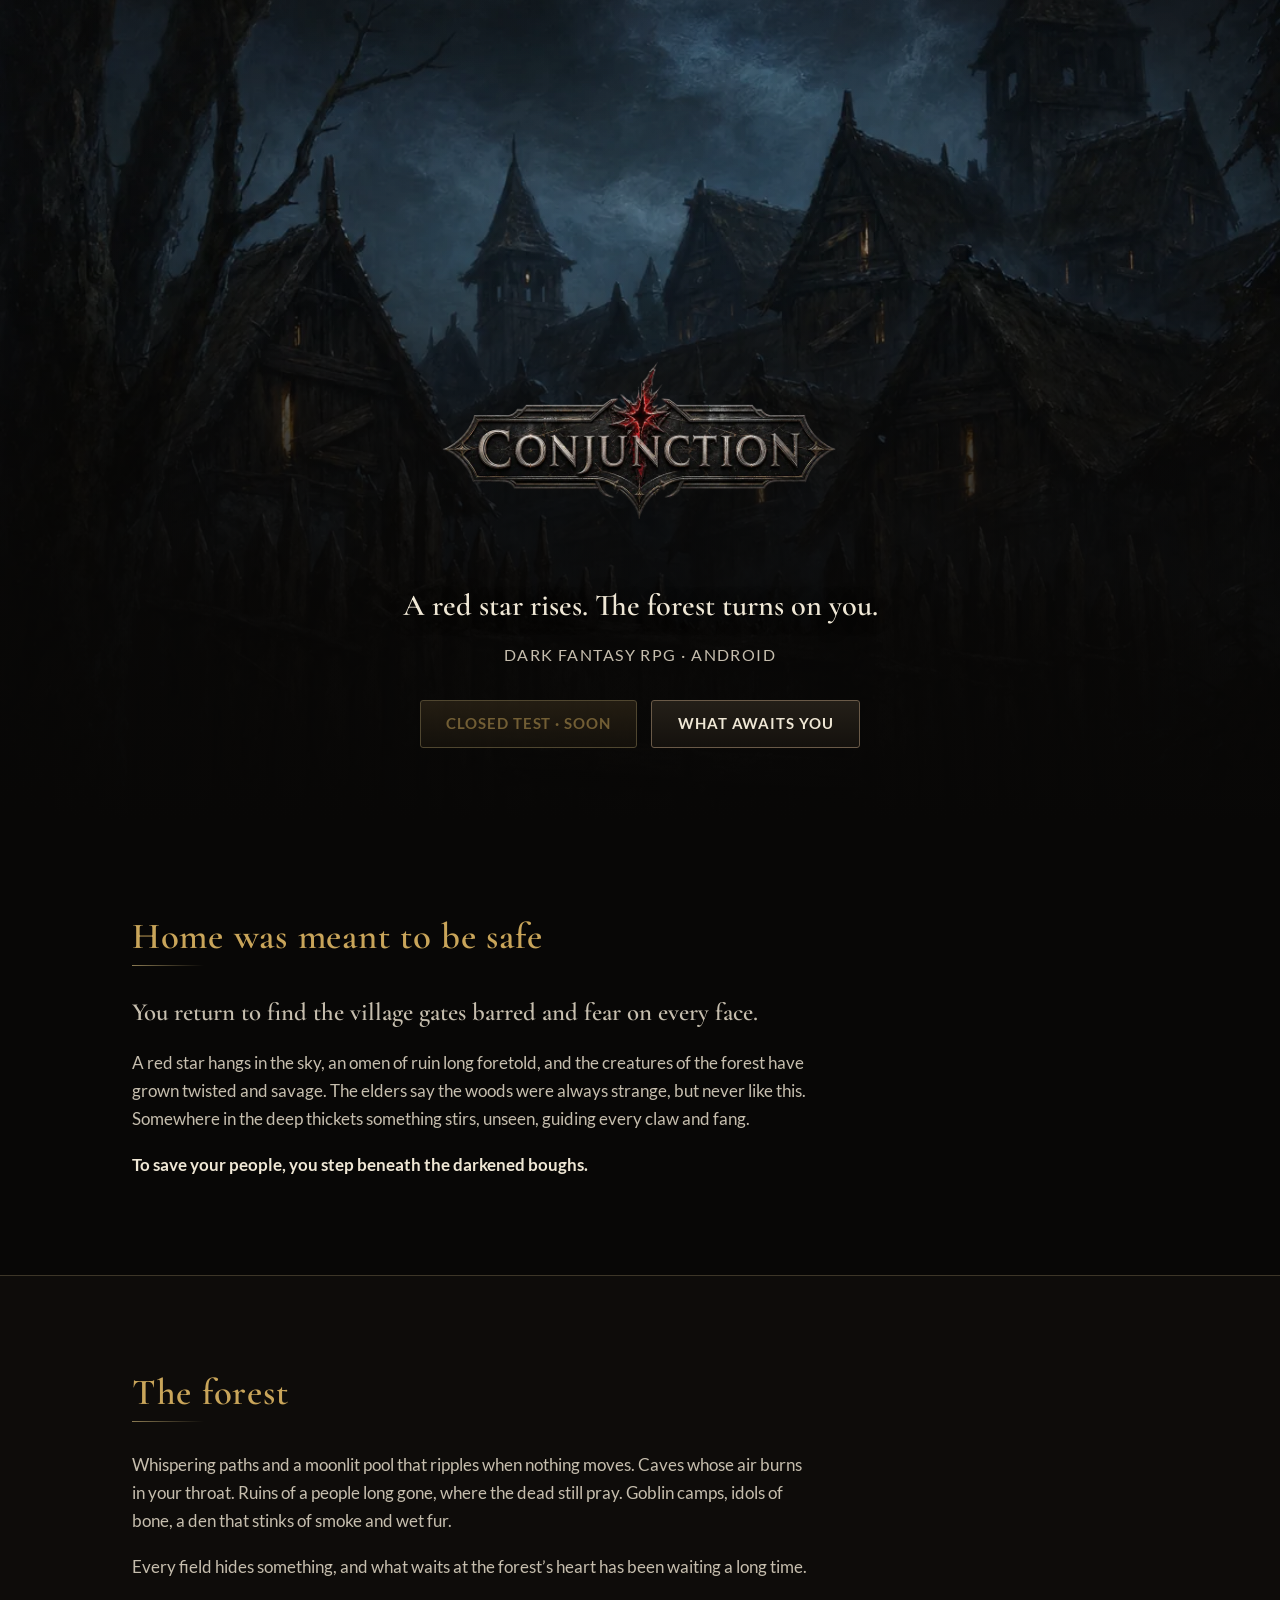
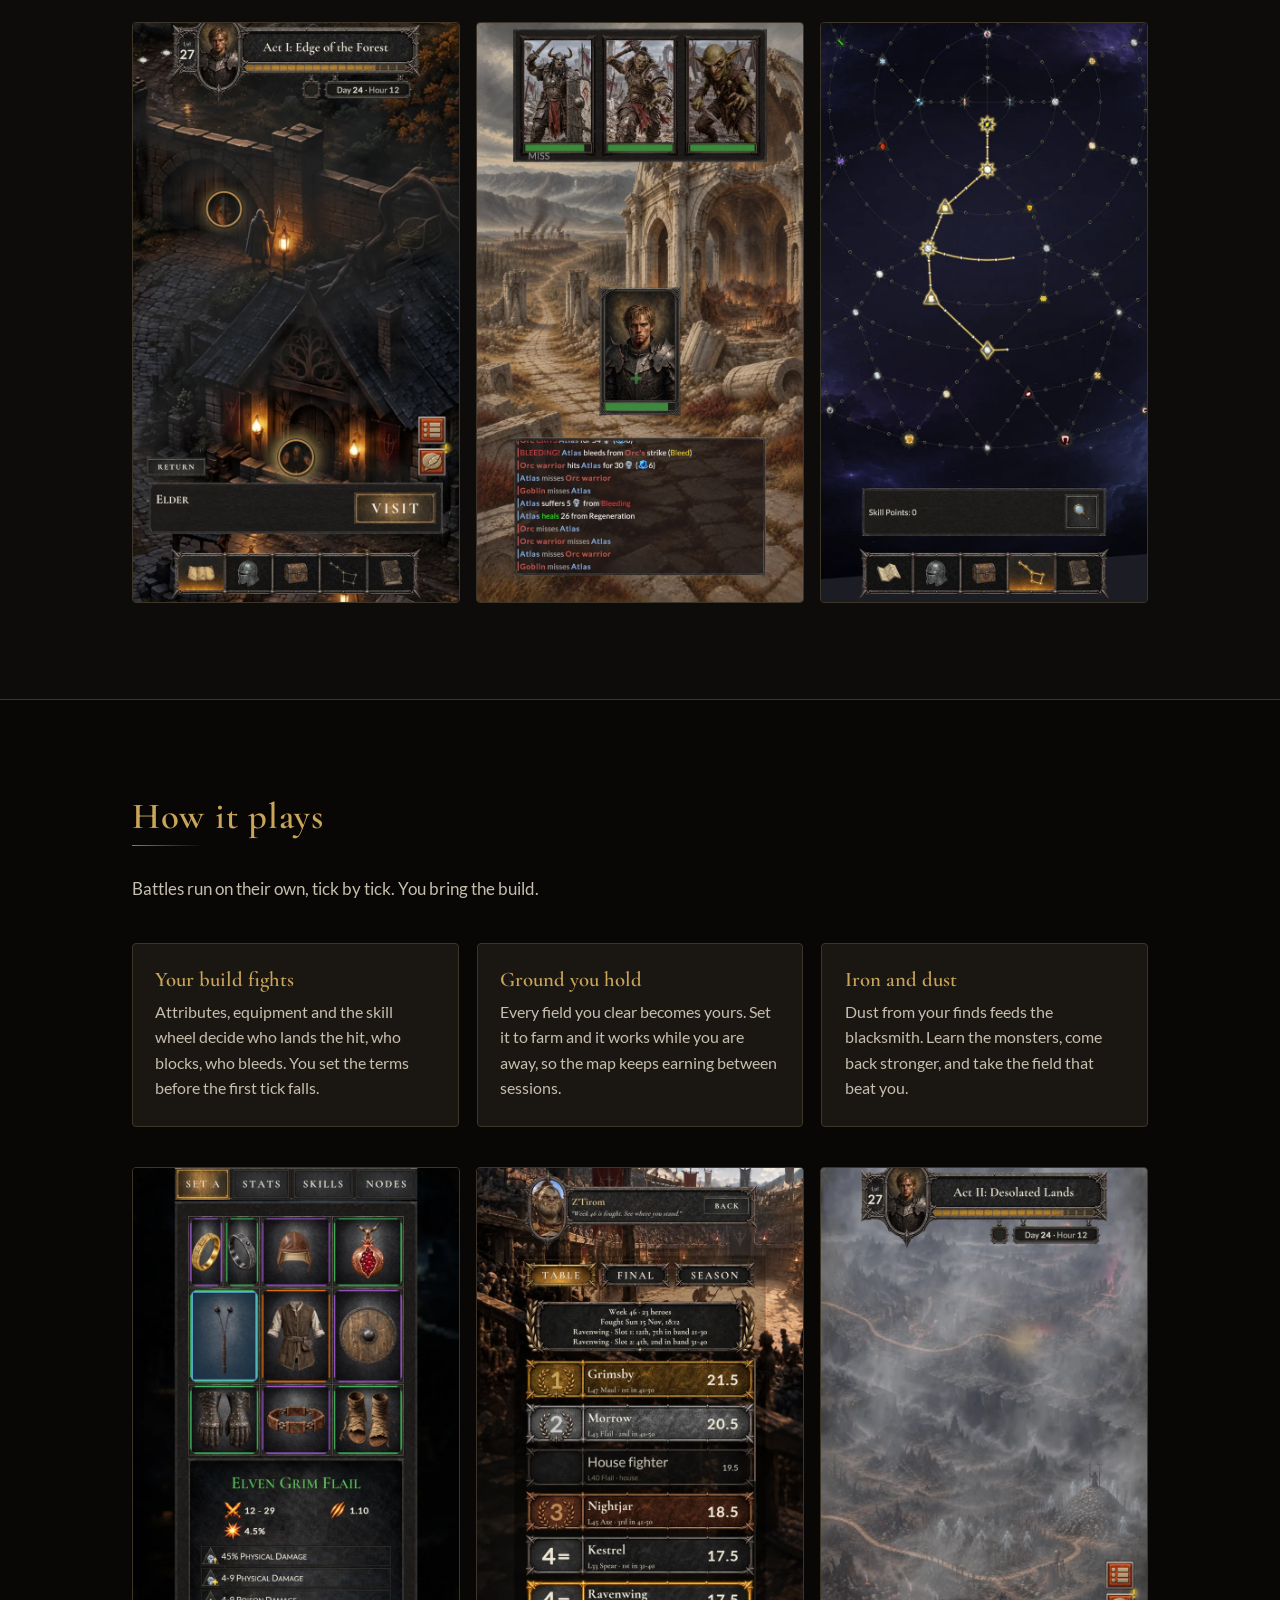
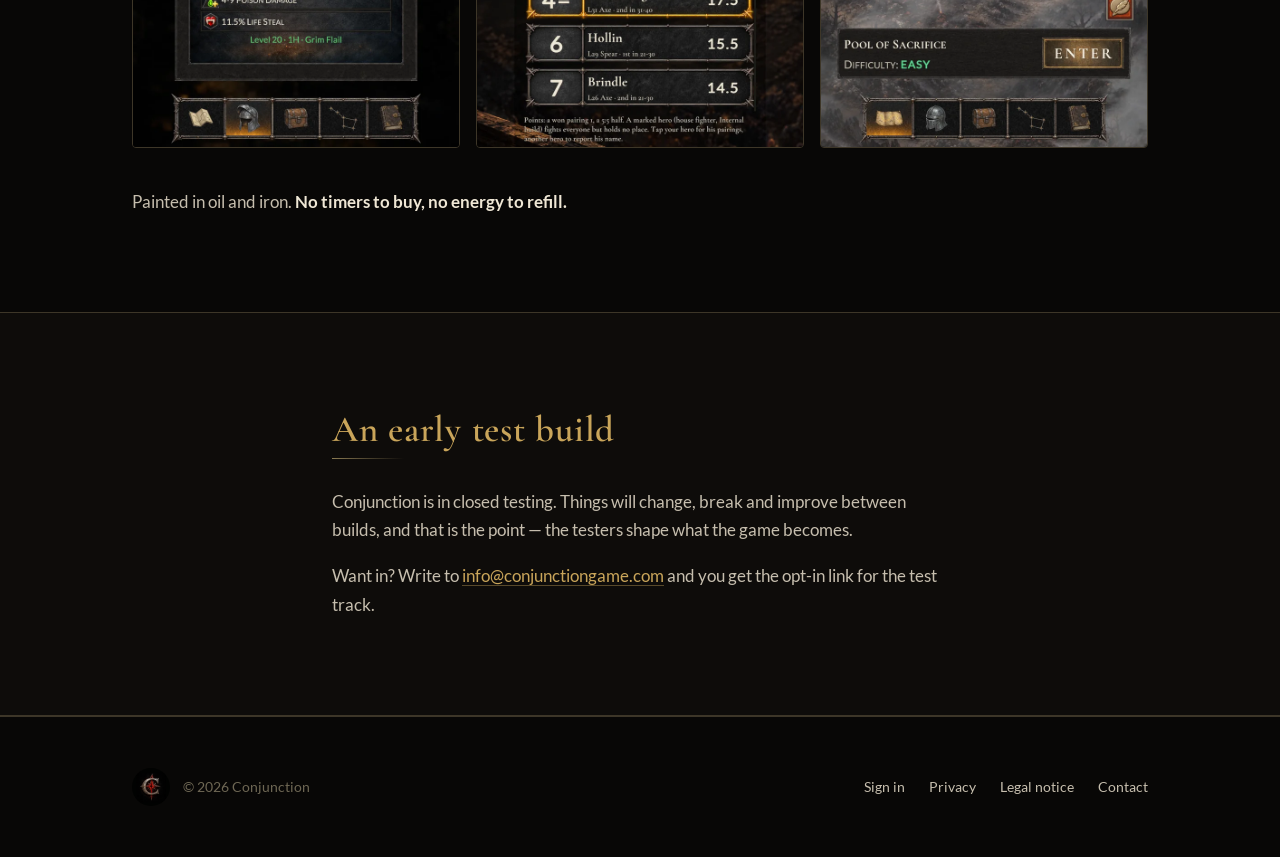
==== commit d6deab0d: "feat(sign-in): conjunctiongame.com signs in with the Google account linked in the game and shows the" ====
--- a/index.html
+++ b/index.html
@@ -155,6 +155,7 @@
             <span>&copy; 2026 Conjunction</span>
         </div>
         <nav class="footer__nav">
+            <a href="/sign-in.html">Sign in</a>
             <a href="/privacy.html">Privacy</a>
             <a href="/legal-notice.html">Legal notice</a>
             <a href="mailto:info@conjunctiongame.com">Contact</a>
--- a/assets/css/site.css
+++ b/assets/css/site.css
@@ -293,3 +293,10 @@
     font-size: 0.95rem;
     margin: 1.6rem 0;
 }
+
+/* -- Sign-in page -------------------------------------------------------- */
+
+.google-button { min-height: 44px; margin: 1.6rem 0; }
+.arena-names li { color: var(--ink); font-size: 1.05rem; }
+button.btn { cursor: pointer; margin: 0.6rem 0 1.4rem; }
+.session-end { font-size: 0.92rem; }
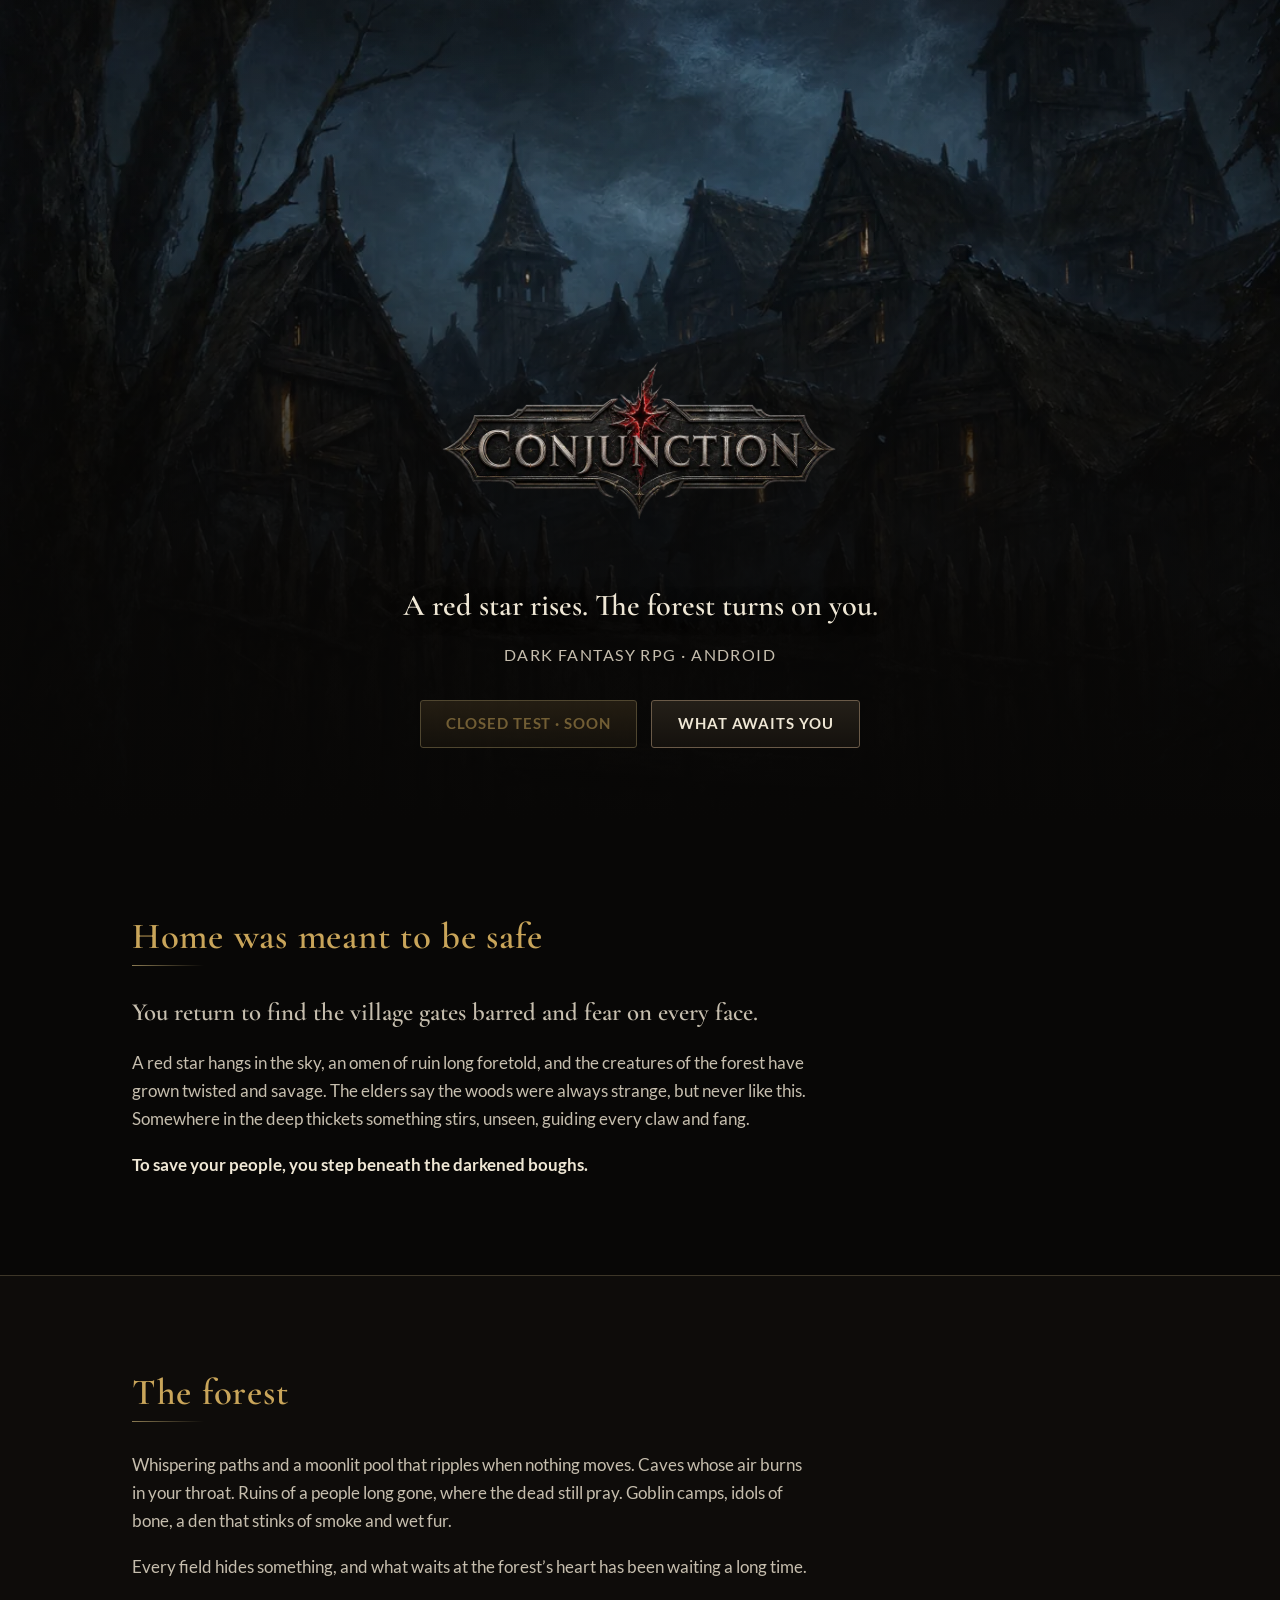
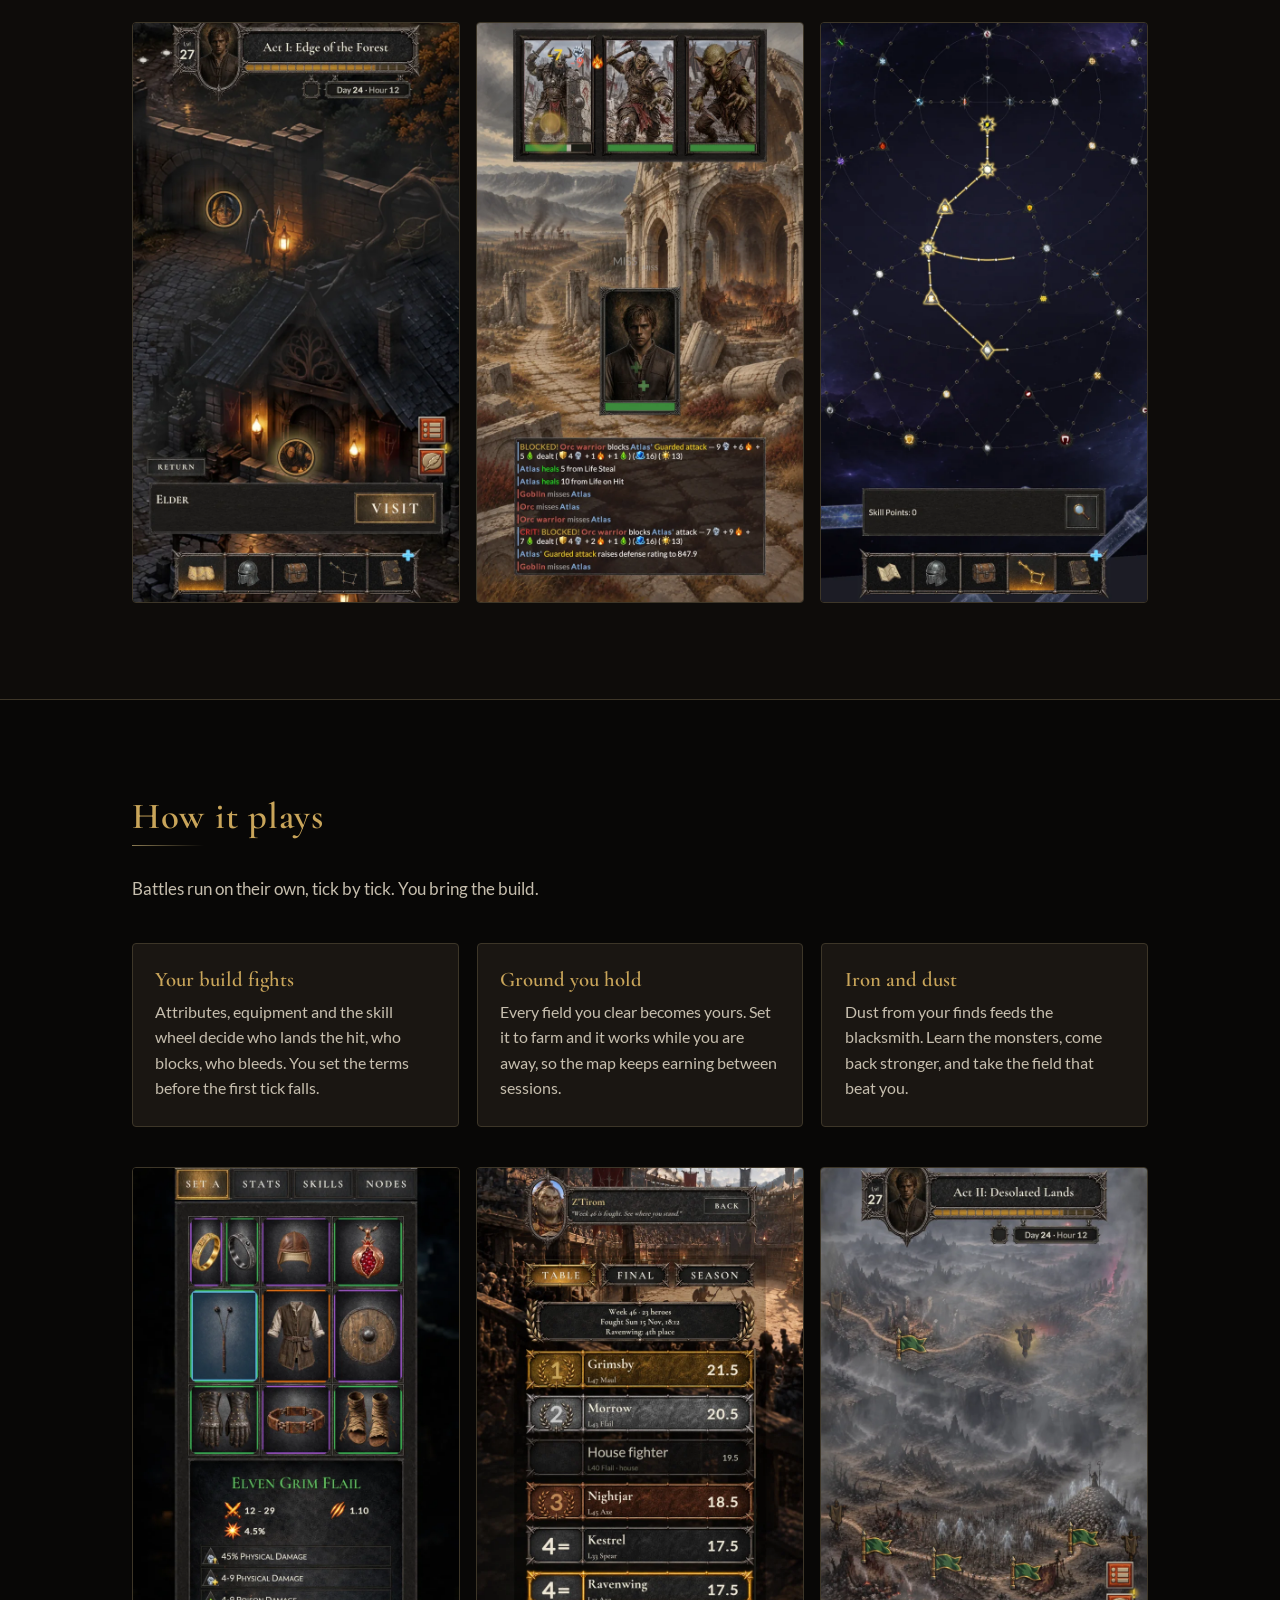
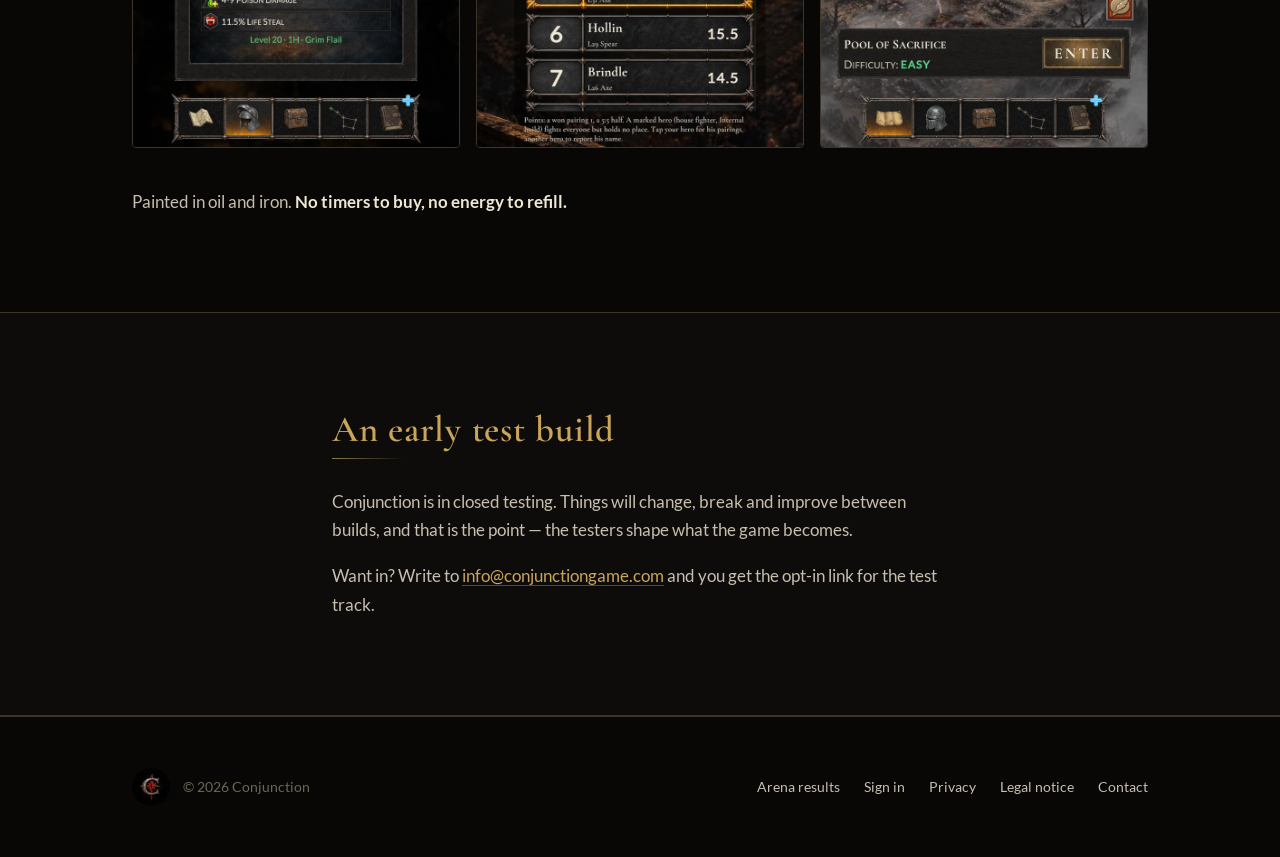
==== commit e85c8435: "feat(site): a way to the arena results - 'Arena results' in the home page footer, and the signed-in " ====
--- a/index.html
+++ b/index.html
@@ -155,6 +155,7 @@
             <span>&copy; 2026 Conjunction</span>
         </div>
         <nav class="footer__nav">
+            <a href="/arena-results/">Arena results</a>
             <a href="/sign-in.html">Sign in</a>
             <a href="/privacy.html">Privacy</a>
             <a href="/legal-notice.html">Legal notice</a>
--- a/assets/css/site.css
+++ b/assets/css/site.css
@@ -298,5 +298,7 @@
 
 .google-button { min-height: 44px; margin: 1.6rem 0; }
 .arena-names li { color: var(--ink); font-size: 1.05rem; }
-button.btn { cursor: pointer; margin: 0.6rem 0 1.4rem; }
+button.btn { cursor: pointer; }
+.btn[hidden] { display: none; }
+.sign-out { margin: 0.6rem 0 1.4rem; }
 .session-end { font-size: 0.92rem; }
